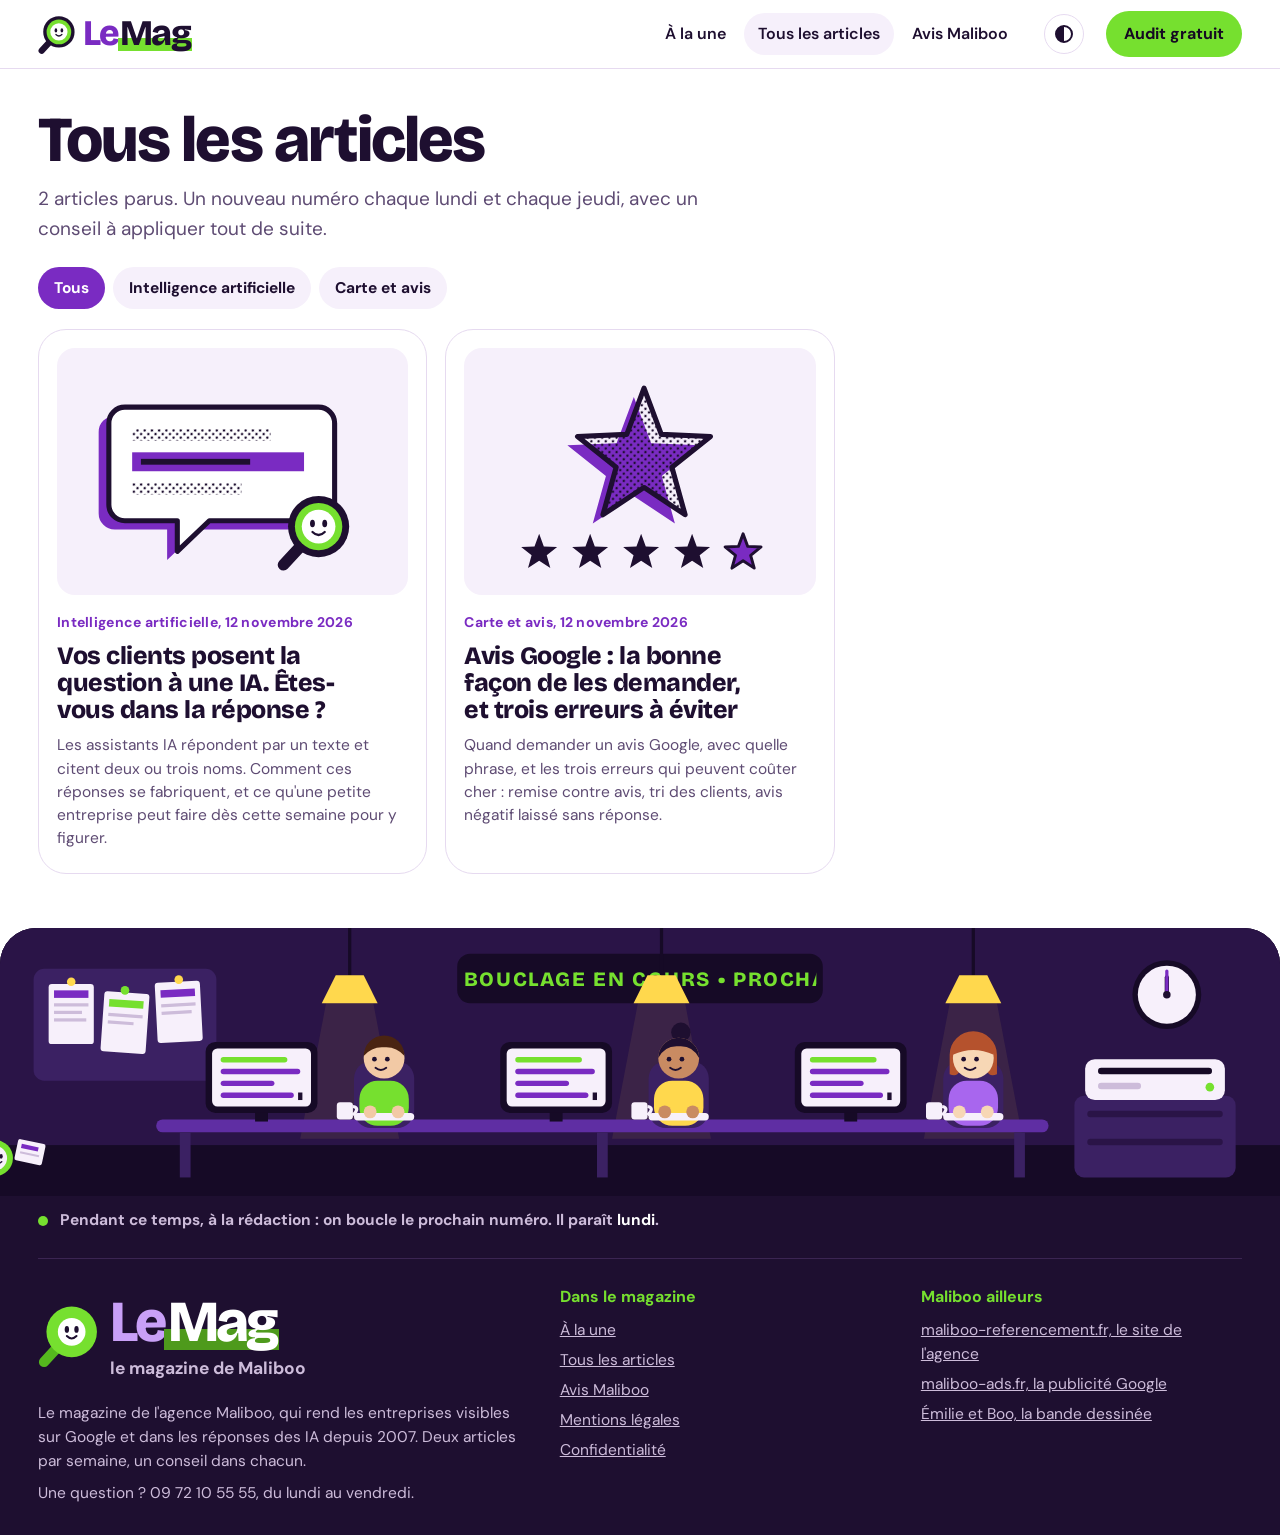
==== docs/articles/index.html @ 9a0b6a11 "Premier numéro du Mag Maliboo : site, générateur et deux articles Co-Authored-By: Claude Fable 5.2 <" ====
<!doctype html><html lang="fr"><head><meta charset="utf-8"><meta name="viewport" content="width=device-width,initial-scale=1,viewport-fit=cover"><meta name="theme-color" content="#7A2BC2"><title>Tous les articles du Mag Maliboo, classés par rubrique</title><meta name="claude:viewport-fit-sides" content="cover"><meta name="description" content="Tous les articles du Mag Maliboo : Google, Google Maps et avis, intelligence artificielle, publicité. Deux nouveaux articles par semaine."><link rel="canonical" href="https://www.referencement-maliboo.com/articles/"><meta property="og:type" content="website"><meta property="og:site_name" content="Le Mag Maliboo"><meta property="og:locale" content="fr_FR"><meta property="og:title" content="Tous les articles du Mag Maliboo, classés par rubrique"><meta property="og:description" content="Tous les articles du Mag Maliboo : Google, Google Maps et avis, intelligence artificielle, publicité. Deux nouveaux articles par semaine."><meta property="og:url" content="https://www.referencement-maliboo.com/articles/"><link rel="alternate" type="application/rss+xml" title="Le Mag Maliboo" href="https://www.referencement-maliboo.com/flux.xml"><link rel="preconnect" href="https://fonts.googleapis.com"><link rel="preconnect" href="https://fonts.gstatic.com" crossorigin><link rel="stylesheet" href="https://fonts.googleapis.com/css2?family=Bricolage+Grotesque:opsz,wght@12..96,500..800&family=DM+Sans:ital,opsz,wght@0,9..40,400..700;1,9..40,400..700&display=swap"><link rel="icon" href="../favicon.svg" type="image/svg+xml"><link rel="stylesheet" href="../assets/mag.css"></head><body><a class="evite" href="#contenu">Aller au contenu</a><div class="lecture" aria-hidden="true"></div><header class="barre"><div class="w"><a class="logo" href="../" aria-label="Le Mag, le magazine de Maliboo : retour à la une"><svg viewBox="-56 -48 108 108" aria-hidden="true"><path class="manche" d="M-22,24 L-46,50" stroke-width="17" stroke-linecap="round" fill="none"/><circle class="anneau" r="42"/><circle class="lentille" r="33"/><circle class="verre" r="23"/><ellipse class="oeil" cx="-8" cy="-4" rx="3.6" ry="5.6" fill="#1E0F30"/><ellipse class="oeil" cx="8" cy="-4" rx="3.6" ry="5.6" fill="#1E0F30"/><path d="M-8,7 q8,8 16,0" stroke="#1E0F30" stroke-width="3.4" fill="none" stroke-linecap="round"/></svg><span aria-hidden="true"><u>Le</u><mark>Mag</mark></span></a><nav aria-label="Rubriques"><a href="../">À la une</a><a href="../articles/" aria-current="page">Tous les articles</a><a href="../avis-maliboo/">Avis Maliboo</a></nav><button class="ed" type="button" data-edition aria-label="Passer du mode clair au mode sombre"><i class="lune" aria-hidden="true"></i></button><a class="cta" href="https://www.maliboo-referencement.fr/agence-seo-resultats-garantis/">Audit gratuit</a></div></header><main id="contenu"><div class="w"><header class="page-tete"><h1>Tous les articles</h1><p>2 articles parus. Un nouveau numéro chaque lundi et chaque jeudi, avec un conseil à appliquer tout de suite.</p></header><div class="filtres" role="group" aria-label="Filtrer par rubrique"><button type="button" data-filtre="tous" aria-pressed="true">Tous</button><button type="button" data-filtre="ia" aria-pressed="false">Intelligence artificielle</button><button type="button" data-filtre="avis" aria-pressed="false">Carte et avis</button></div><div class="grille"><article class="carte c-mini" data-rub="ia"><figure class="vignette"><svg viewBox="0 0 400 300" role="img" aria-label="Illustration : Vos clients posent la question à une IA. Êtes-vous dans la réponse ?"><defs><pattern id="trame" width="7" height="7" patternUnits="userSpaceOnUse" patternTransform="rotate(45)"><circle cx="3.5" cy="3.5" r="1.7" class="tr"/></pattern><pattern id="trame2" width="5" height="5" patternUnits="userSpaceOnUse" patternTransform="rotate(45)"><circle cx="2.5" cy="2.5" r=".9" class="tr"/></pattern></defs><g class="v"><path d="M52,62 h266 a22,22 0 0 1 22,22 v112 a22,22 0 0 1 -22,22 h-150 l-44,42 v-42 h-72 a22,22 0 0 1 -22,-22 v-112 a22,22 0 0 1 22,-22z" class="ver" transform="translate(-14,12)"/></g><path d="M52,62 h266 a22,22 0 0 1 22,22 v112 a22,22 0 0 1 -22,22 h-150 l-44,42 v-42 h-72 a22,22 0 0 1 -22,-22 v-112 a22,22 0 0 1 22,-22z" class="pap"/><path d="M52,62 h266 a22,22 0 0 1 22,22 v112 a22,22 0 0 1 -22,22 h-150 l-44,42 v-42 h-72 a22,22 0 0 1 -22,-22 v-112 a22,22 0 0 1 22,-22z" class="s-enc" stroke-width="7" stroke-linejoin="round"/><rect x="62" y="92" width="190" height="16" fill="url(#trame)"/><g class="v"><rect x="62" y="124" width="236" height="26" class="ver"/></g><rect x="74" y="133" width="150" height="8" class="enc"/><rect x="62" y="166" width="150" height="16" fill="url(#trame)"/><g transform="translate(318,226) scale(1.05)"><path d="M-20,22 L-46,50" class="s-enc" stroke-width="15" stroke-linecap="round"/><circle r="40" class="enc"/><circle r="31" class="ver boo"/><circle r="22" class="pap"/><ellipse cx="-8" cy="-4" rx="3.2" ry="5" class="enc oeil"/><ellipse cx="8" cy="-4" rx="3.2" ry="5" class="enc oeil"/><path d="M-8,7 q8,8 16,0" class="s-enc" stroke-width="3" stroke-linecap="round"/></g></svg></figure><span class="etq">Intelligence artificielle, 12 novembre 2026</span><h3><a href="../vos-clients-posent-la-question-a-une-ia/">Vos clients posent la question à une IA. Êtes-vous dans la réponse ?</a></h3><p>Les assistants IA répondent par un texte et citent deux ou trois noms. Comment ces réponses se fabriquent, et ce qu&#x27;une petite entreprise peut faire dès cette semaine pour y figurer.</p></article><article class="carte c-mini" data-rub="avis"><figure class="vignette"><svg viewBox="0 0 400 300" role="img" aria-label="Illustration : Avis Google : la bonne façon de les demander, et trois erreurs à éviter"><defs><pattern id="trame" width="7" height="7" patternUnits="userSpaceOnUse" patternTransform="rotate(45)"><circle cx="3.5" cy="3.5" r="1.7" class="tr"/></pattern><pattern id="trame2" width="5" height="5" patternUnits="userSpaceOnUse" patternTransform="rotate(45)"><circle cx="2.5" cy="2.5" r=".9" class="tr"/></pattern></defs><g class="v"><polygon points="206.0,36.0 229.7,99.4 297.3,102.3 244.3,144.5 262.4,209.7 206.0,172.3 149.6,209.7 167.7,144.5 114.7,102.3 182.3,99.4" class="ver" transform="translate(-14,12)"/></g><polygon points="206.0,36.0 229.7,99.4 297.3,102.3 244.3,144.5 262.4,209.7 206.0,172.3 149.6,209.7 167.7,144.5 114.7,102.3 182.3,99.4" fill="url(#trame)"/><polygon points="206.0,36.0 229.7,99.4 297.3,102.3 244.3,144.5 262.4,209.7 206.0,172.3 149.6,209.7 167.7,144.5 114.7,102.3 182.3,99.4" class="s-enc" stroke-width="7" stroke-linejoin="round"/><polygon points="62.0,236.0 68.4,253.2 86.7,254.0 72.4,265.4 77.3,283.0 62.0,272.9 46.7,283.0 51.6,265.4 37.3,254.0 55.6,253.2" class="enc"/><polygon points="132.0,236.0 138.4,253.2 156.7,254.0 142.4,265.4 147.3,283.0 132.0,272.9 116.7,283.0 121.6,265.4 107.3,254.0 125.6,253.2" class="enc"/><polygon points="202.0,236.0 208.4,253.2 226.7,254.0 212.4,265.4 217.3,283.0 202.0,272.9 186.7,283.0 191.6,265.4 177.3,254.0 195.6,253.2" class="enc"/><polygon points="272.0,236.0 278.4,253.2 296.7,254.0 282.4,265.4 287.3,283.0 272.0,272.9 256.7,283.0 261.6,265.4 247.3,254.0 265.6,253.2" class="enc"/><g class="v"><polygon points="342.0,236.0 348.4,253.2 366.7,254.0 352.4,265.4 357.3,283.0 342.0,272.9 326.7,283.0 331.6,265.4 317.3,254.0 335.6,253.2" class="ver"/></g><polygon points="342.0,236.0 348.4,253.2 366.7,254.0 352.4,265.4 357.3,283.0 342.0,272.9 326.7,283.0 331.6,265.4 317.3,254.0 335.6,253.2" class="s-enc" stroke-width="4" stroke-linejoin="round"/></svg></figure><span class="etq">Carte et avis, 12 novembre 2026</span><h3><a href="../avis-google-la-bonne-facon-de-les-demander/">Avis Google : la bonne façon de les demander, et trois erreurs à éviter</a></h3><p>Quand demander un avis Google, avec quelle phrase, et les trois erreurs qui peuvent coûter cher : remise contre avis, tri des clients, avis négatif laissé sans réponse.</p></article></div><p class="vide" hidden>Aucun article dans cette rubrique pour le moment.</p></div></main><footer class="pied"><svg class="redac" viewBox="0 0 1200 250" preserveAspectRatio="xMidYMax slice" role="img" aria-label="La rédaction du Mag au travail : trois journalistes tapent leurs articles, l'imprimante sort des pages, Boo court porter une feuille."><defs><clipPath id="ledc"><rect x="436" y="30" width="328" height="34" rx="8"/></clipPath></defs><rect width="1200" height="250" fill="#1E0F30"/><rect width="1200" height="202" fill="#2A1447"/><rect y="202" width="1200" height="48" fill="#160A26"/><rect x="36" y="38" width="170" height="104" rx="10" fill="#3B2163"/><g fill="#F7F0FB"><rect x="50" y="52" width="42" height="56" rx="3"/><rect x="100" y="60" width="42" height="56" rx="3" transform="rotate(4 121 88)"/><rect x="150" y="50" width="42" height="56" rx="3" transform="rotate(-3 171 78)"/></g><g fill="#7A2BC2"><rect x="55" y="58" width="32" height="7"/><rect x="155" y="57" width="32" height="7" transform="rotate(-3 171 78)"/></g><rect x="105" y="67" width="32" height="7" fill="#76E02F" transform="rotate(4 121 88)"/><g fill="#CDBCDA"><rect x="55" y="70" width="32" height="3"/><rect x="55" y="77" width="26" height="3"/><rect x="55" y="84" width="30" height="3"/><rect x="105" y="80" width="32" height="3" transform="rotate(4 121 88)"/><rect x="105" y="87" width="24" height="3" transform="rotate(4 121 88)"/><rect x="155" y="70" width="32" height="3" transform="rotate(-3 171 78)"/><rect x="155" y="77" width="28" height="3" transform="rotate(-3 171 78)"/></g><circle cx="71" cy="50" r="4" fill="#FFD84D"/><circle cx="121" cy="58" r="4" fill="#76E02F"/><circle cx="171" cy="48" r="4" fill="#FFD84D"/><rect x="430" y="24" width="340" height="46" rx="12" fill="#160A26"/><g clip-path="url(#ledc)"><text class="fil-led" data-led x="436" y="54" font-size="19" fill="#76E02F" letter-spacing="1.5">BOUCLAGE EN COURS   •   PROCHAIN NUMÉRO LUNDI ET JEUDI   •   DEUX ARTICLES PAR SEMAINE</text></g><circle cx="1090" cy="62" r="32" fill="#160A26"/><circle cx="1090" cy="62" r="27" fill="#F7F0FB"/><path class="aig aig2" d="M1090,62 V46" stroke="#1E0F30" stroke-width="4" stroke-linecap="round"/><path class="aig" d="M1090,62 V40" stroke="#7A2BC2" stroke-width="3" stroke-linecap="round"/><circle cx="1090" cy="62" r="3.5" fill="#1E0F30"/><g class="lampe l1" style="transform-origin:330px 0px"><path d="M330,0 V44" stroke="#160A26" stroke-width="3"/><path d="M284,196 L308,70 H352 L376,196 Z" fill="#FFD84D" opacity=".08"/><path d="M304,70 L317,44 H343 L356,70 Z" fill="#FFD84D"/></g><g class="lampe l2" style="transform-origin:620px 0px"><path d="M620,0 V44" stroke="#160A26" stroke-width="3"/><path d="M574,196 L598,70 H642 L666,196 Z" fill="#FFD84D" opacity=".08"/><path d="M594,70 L607,44 H633 L646,70 Z" fill="#FFD84D"/></g><g class="lampe l3" style="transform-origin:910px 0px"><path d="M910,0 V44" stroke="#160A26" stroke-width="3"/><path d="M864,196 L888,70 H932 L956,196 Z" fill="#FFD84D" opacity=".08"/><path d="M884,70 L897,44 H923 L936,70 Z" fill="#FFD84D"/></g><rect x="150" y="178" width="830" height="12" rx="6" fill="#5F2EA3"/><g fill="#3B2163"><rect x="172" y="190" width="10" height="42"/><rect x="560" y="190" width="10" height="42"/><rect x="948" y="190" width="10" height="42"/></g><rect x="196" y="106" width="104" height="66" rx="9" fill="#160A26"/><rect x="202" y="112" width="92" height="54" rx="5" fill="#F7F0FB"/><rect class="lg lg1" x="210" y="120" width="62" height="5" rx="2.5" fill="#76E02F" style="animation-delay:0.0s"/><rect class="lg lg2" x="210" y="131" width="74" height="5" rx="2.5" fill="#7A2BC2" style="animation-delay:0.5s"/><rect class="lg lg3" x="210" y="142" width="50" height="5" rx="2.5" fill="#7A2BC2" style="animation-delay:1.0s"/><rect class="lg lg4" x="210" y="153" width="68" height="5" rx="2.5" fill="#7A2BC2" style="animation-delay:1.5s"/><rect class="curseur" x="282" y="153" width="4" height="7" fill="#1E0F30"/><rect x="242" y="172" width="12" height="8" fill="#160A26"/><rect x="334" y="124" width="56" height="62" rx="16" fill="#3B2163"/><rect x="339" y="142" width="46" height="42" rx="17" fill="#76E02F"/><g class="tete t1"><circle cx="362" cy="121" r="19" fill="#F2C9A5"/><path d="M343,119 a19,19 0 0 1 38,0 q-8,-9 -19,-8 q-11,-1 -19,8z" fill="#4A2412"/><circle cx="353" cy="122" r="2.2" fill="#1E0F30"/><circle cx="365" cy="122" r="2.2" fill="#1E0F30"/><path d="M354,130 q5,4 10,0" stroke="#1E0F30" stroke-width="1.8" fill="none" stroke-linecap="round"/></g><rect x="334" y="172" width="56" height="7" rx="3.5" fill="#F7F0FB"/><circle class="main m1" cx="349" cy="171" r="6" fill="#F2C9A5"/><circle class="main m2" cx="375" cy="171" r="6" fill="#F2C9A5"/><rect x="318" y="162" width="15" height="16" rx="3" fill="#F7F0FB"/><path d="M333,166 q7,1 0,8" stroke="#F7F0FB" stroke-width="3" fill="none"/><path class="vap v1" d="M322,158 q-3,-5 0,-9 q3,-4 0,-8" stroke="#CDBCDA" stroke-width="2" fill="none" stroke-linecap="round"/><path class="vap v2" d="M326,158 q-3,-5 0,-9 q3,-4 0,-8" stroke="#CDBCDA" stroke-width="2" fill="none" stroke-linecap="round"/><path class="vap v3" d="M330,158 q-3,-5 0,-9 q3,-4 0,-8" stroke="#CDBCDA" stroke-width="2" fill="none" stroke-linecap="round"/><rect x="470" y="106" width="104" height="66" rx="9" fill="#160A26"/><rect x="476" y="112" width="92" height="54" rx="5" fill="#F7F0FB"/><rect class="lg lg1" x="484" y="120" width="62" height="5" rx="2.5" fill="#76E02F" style="animation-delay:0.7s"/><rect class="lg lg2" x="484" y="131" width="74" height="5" rx="2.5" fill="#7A2BC2" style="animation-delay:1.2s"/><rect class="lg lg3" x="484" y="142" width="50" height="5" rx="2.5" fill="#7A2BC2" style="animation-delay:1.7s"/><rect class="lg lg4" x="484" y="153" width="68" height="5" rx="2.5" fill="#7A2BC2" style="animation-delay:2.2s"/><rect class="curseur" x="556" y="153" width="4" height="7" fill="#1E0F30"/><rect x="516" y="172" width="12" height="8" fill="#160A26"/><rect x="608" y="124" width="56" height="62" rx="16" fill="#3B2163"/><rect x="613" y="142" width="46" height="42" rx="17" fill="#FFD84D"/><g class="tete t2"><circle cx="638" cy="97" r="9" fill="#1E0F30"/><circle cx="636" cy="121" r="19" fill="#C98B62"/><path d="M617,121 a19,19 0 0 1 38,0 q-6,-12 -19,-11 q-13,-1 -19,11z" fill="#1E0F30"/><circle cx="627" cy="122" r="2.2" fill="#1E0F30"/><circle cx="639" cy="122" r="2.2" fill="#1E0F30"/><path d="M628,130 q5,4 10,0" stroke="#1E0F30" stroke-width="1.8" fill="none" stroke-linecap="round"/></g><rect x="608" y="172" width="56" height="7" rx="3.5" fill="#F7F0FB"/><circle class="main m3" cx="623" cy="171" r="6" fill="#C98B62"/><circle class="main m4" cx="649" cy="171" r="6" fill="#C98B62"/><rect x="592" y="162" width="15" height="16" rx="3" fill="#F7F0FB"/><path d="M607,166 q7,1 0,8" stroke="#F7F0FB" stroke-width="3" fill="none"/><path class="vap v1" d="M596,158 q-3,-5 0,-9 q3,-4 0,-8" stroke="#CDBCDA" stroke-width="2" fill="none" stroke-linecap="round"/><path class="vap v2" d="M600,158 q-3,-5 0,-9 q3,-4 0,-8" stroke="#CDBCDA" stroke-width="2" fill="none" stroke-linecap="round"/><path class="vap v3" d="M604,158 q-3,-5 0,-9 q3,-4 0,-8" stroke="#CDBCDA" stroke-width="2" fill="none" stroke-linecap="round"/><rect x="744" y="106" width="104" height="66" rx="9" fill="#160A26"/><rect x="750" y="112" width="92" height="54" rx="5" fill="#F7F0FB"/><rect class="lg lg1" x="758" y="120" width="62" height="5" rx="2.5" fill="#76E02F" style="animation-delay:1.4s"/><rect class="lg lg2" x="758" y="131" width="74" height="5" rx="2.5" fill="#7A2BC2" style="animation-delay:1.9s"/><rect class="lg lg3" x="758" y="142" width="50" height="5" rx="2.5" fill="#7A2BC2" style="animation-delay:2.4s"/><rect class="lg lg4" x="758" y="153" width="68" height="5" rx="2.5" fill="#7A2BC2" style="animation-delay:2.9s"/><rect class="curseur" x="830" y="153" width="4" height="7" fill="#1E0F30"/><rect x="790" y="172" width="12" height="8" fill="#160A26"/><rect x="882" y="124" width="56" height="62" rx="16" fill="#3B2163"/><rect x="887" y="142" width="46" height="42" rx="17" fill="#A866EE"/><g class="tete t3"><path d="M888,136 v-18 a22,22 0 0 1 44,0 v18 q-7,3 -9,-3 h-26 q-2,6 -9,3z" fill="#B5522D"/><circle cx="910" cy="121" r="19" fill="#F7D7B5"/><path d="M891,118 a19,19 0 0 1 38,0 q-19,-9 -38,0z" fill="#B5522D"/><circle cx="901" cy="122" r="2.2" fill="#1E0F30"/><circle cx="913" cy="122" r="2.2" fill="#1E0F30"/><path d="M902,130 q5,4 10,0" stroke="#1E0F30" stroke-width="1.8" fill="none" stroke-linecap="round"/></g><rect x="882" y="172" width="56" height="7" rx="3.5" fill="#F7F0FB"/><circle class="main m5" cx="897" cy="171" r="6" fill="#F7D7B5"/><circle class="main m6" cx="923" cy="171" r="6" fill="#F7D7B5"/><rect x="866" y="162" width="15" height="16" rx="3" fill="#F7F0FB"/><path d="M881,166 q7,1 0,8" stroke="#F7F0FB" stroke-width="3" fill="none"/><path class="vap v1" d="M870,158 q-3,-5 0,-9 q3,-4 0,-8" stroke="#CDBCDA" stroke-width="2" fill="none" stroke-linecap="round"/><path class="vap v2" d="M874,158 q-3,-5 0,-9 q3,-4 0,-8" stroke="#CDBCDA" stroke-width="2" fill="none" stroke-linecap="round"/><path class="vap v3" d="M878,158 q-3,-5 0,-9 q3,-4 0,-8" stroke="#CDBCDA" stroke-width="2" fill="none" stroke-linecap="round"/><rect x="1004" y="156" width="150" height="76" rx="9" fill="#3B2163"/><rect x="1016" y="170" width="126" height="6" rx="3" fill="#2A1447"/><rect x="1016" y="196" width="126" height="6" rx="3" fill="#2A1447"/><g class="feuille f1"><rect x="1048" y="96" width="56" height="40" rx="3" fill="#F7F0FB"/><rect x="1054" y="103" width="34" height="6" fill="#7A2BC2"/><rect x="1054" y="114" width="44" height="3" fill="#CDBCDA"/><rect x="1054" y="121" width="38" height="3" fill="#CDBCDA"/></g><g class="feuille f2"><rect x="1048" y="96" width="56" height="40" rx="3" fill="#F7F0FB"/><rect x="1054" y="103" width="34" height="6" fill="#7A2BC2"/><rect x="1054" y="114" width="44" height="3" fill="#CDBCDA"/><rect x="1054" y="121" width="38" height="3" fill="#CDBCDA"/></g><g class="feuille f3"><rect x="1048" y="96" width="56" height="40" rx="3" fill="#F7F0FB"/><rect x="1054" y="103" width="34" height="6" fill="#7A2BC2"/><rect x="1054" y="114" width="44" height="3" fill="#CDBCDA"/><rect x="1054" y="121" width="38" height="3" fill="#CDBCDA"/></g><rect x="1014" y="122" width="130" height="38" rx="9" fill="#F7F0FB"/><rect x="1026" y="130" width="106" height="6" rx="3" fill="#160A26"/><circle class="del" cx="1130" cy="148" r="4" fill="#76E02F"/><rect x="1026" y="144" width="40" height="6" rx="3" fill="#CDBCDA"/><g class="coursier"><g><g transform="translate(0,214) scale(.42)"><path d="M-20,22 L-46,50" stroke="#55B81E" stroke-width="15" stroke-linecap="round"/><circle r="40" fill="#76E02F"/><circle r="27" fill="#F7F0FB"/><ellipse cx="-2" cy="-4" rx="3.4" ry="5.2" fill="#1E0F30"/><ellipse cx="14" cy="-4" rx="3.4" ry="5.2" fill="#1E0F30"/><path d="M-1,8 q8,7 16,0" stroke="#1E0F30" stroke-width="3.4" fill="none" stroke-linecap="round"/></g><g transform="translate(22,196) rotate(12)"><rect width="26" height="20" rx="2" fill="#F7F0FB"/><rect x="4" y="4" width="16" height="4" fill="#7A2BC2"/><rect x="4" y="11" width="18" height="2" fill="#CDBCDA"/></g></g></g></svg><div class="w"><p class="legende"><i aria-hidden="true"></i><span>Pendant ce temps, à la rédaction : on boucle le prochain numéro. Il paraît <b data-prochain>lundi et jeudi</b>.</span></p><div class="g"><div><a class="logo grand" href="../" aria-label="Le Mag, le magazine de Maliboo : retour à la une"><svg viewBox="-56 -48 108 108" aria-hidden="true"><path class="manche" d="M-22,24 L-46,50" stroke-width="17" stroke-linecap="round" fill="none"/><circle class="anneau" r="42"/><circle class="lentille" r="33"/><circle class="verre" r="23"/><ellipse class="oeil" cx="-8" cy="-4" rx="3.6" ry="5.6" fill="#1E0F30"/><ellipse class="oeil" cx="8" cy="-4" rx="3.6" ry="5.6" fill="#1E0F30"/><path d="M-8,7 q8,8 16,0" stroke="#1E0F30" stroke-width="3.4" fill="none" stroke-linecap="round"/></svg><span aria-hidden="true"><u>Le</u><mark>Mag</mark><small>le magazine de Maliboo</small></span></a><p style="margin-top:20px">Le magazine de l'agence Maliboo, qui rend les entreprises visibles sur Google et dans les réponses des IA depuis 2007. Deux articles par semaine, un conseil dans chacun.</p><p style="margin-top:8px">Une question ? 09 72 10 55 55, du lundi au vendredi.</p></div><div><h3>Dans le magazine</h3><ul><li><a href="../">À la une</a></li><li><a href="../articles/">Tous les articles</a></li><li><a href="../avis-maliboo/">Avis Maliboo</a></li><li><a href="../mentions-legales/">Mentions légales</a></li><li><a href="../confidentialite/">Confidentialité</a></li></ul></div><div><h3>Maliboo ailleurs</h3><ul><li><a href="https://www.maliboo-referencement.fr/">maliboo-referencement.fr, le site de l'agence</a></li><li><a href="https://maliboo-ads.fr/">maliboo-ads.fr, la publicité Google</a></li><li><a href="https://referencement-maliboo.fr/">Émilie et Boo, la bande dessinée</a></li></ul></div></div></div></footer><script defer src="../assets/mag.js"></script></body></html>
---- docs/assets/mag.css ----
:root{--fond:#FFFFFF;--fond-2:#F6F0FB;--encre:#1E0F30;--mu:#5E4B73;--violet:#7A2BC2;--violet-f:#4E1590;--vert:#76E02F;--vert-f:#2F7D0C;--jaune:#FFD84D;--ligne:#E6DAF0;--carte:#FFFFFF;
 --titre:"Bricolage Grotesque","Trebuchet MS",system-ui,sans-serif;--texte:"DM Sans",system-ui,-apple-system,"Segoe UI",sans-serif}
@media (prefers-color-scheme:dark){:root:not([data-theme="light"]){--fond:#150A22;--fond-2:#21103A;--encre:#F7F0FB;--mu:#C9B8D9;--violet:#A866EE;--violet-f:#4E1590;--vert-f:#8DEB4E;--ligne:#3B2552;--carte:#21103A;color-scheme:dark}}
:root[data-theme="dark"]{--fond:#150A22;--fond-2:#21103A;--encre:#F7F0FB;--mu:#C9B8D9;--violet:#A866EE;--violet-f:#4E1590;--vert-f:#8DEB4E;--ligne:#3B2552;--carte:#21103A;color-scheme:dark}
*,*::before,*::after{box-sizing:border-box}
html{-webkit-text-size-adjust:100%;scroll-behavior:smooth}
body{margin:0;background:var(--fond);color:var(--encre);font:400 18px/1.6 var(--texte);-webkit-font-smoothing:antialiased;overflow-x:hidden}
a{color:inherit}
:focus-visible{outline:3px solid var(--vert);outline-offset:3px;border-radius:8px}
img,svg{max-width:100%;display:block}
h1,h2,h3,p,ul,ol,figure{margin:0}ul,ol{padding:0;list-style:none}
button{font:inherit;color:inherit;background:none;border:0;padding:0;cursor:pointer}
.w{max-width:1240px;margin-inline:auto;padding-left:max(18px,env(safe-area-inset-left,0px));padding-right:max(18px,env(safe-area-inset-right,0px))}
.lecture{position:fixed;top:0;left:0;height:4px;width:100%;background:var(--vert);transform-origin:left;transform:scaleX(0);z-index:60}

/* barre du haut */
.barre{position:sticky;top:env(safe-area-inset-top,0px);z-index:40;background:color-mix(in srgb,var(--fond) 86%,transparent);backdrop-filter:blur(14px);-webkit-backdrop-filter:blur(14px);border-bottom:1px solid var(--ligne)}
.barre .w{display:flex;align-items:center;gap:10px 22px;padding-block:10px;flex-wrap:wrap}
.logo{display:flex;align-items:center;gap:10px;text-decoration:none;font:800 25px/1 var(--titre);letter-spacing:-.02em}
.logo svg{width:40px;height:40px}
.logo small{font:600 13px/1 var(--texte);color:var(--mu);display:block;margin-top:3px;letter-spacing:0}
.barre nav{display:flex;gap:4px;margin-left:auto;flex-wrap:wrap}
.barre nav a{text-decoration:none;font-weight:600;font-size:16px;padding:8px 14px;border-radius:999px}
.barre nav a:hover,.barre nav a[aria-current]{background:var(--fond-2)}
.barre .ed{width:40px;height:40px;border-radius:50%;border:1px solid var(--ligne);display:grid;place-items:center}
.lune{width:18px;height:18px;border-radius:50%;border:2px solid var(--encre);background:linear-gradient(90deg,var(--encre) 50%,transparent 50%);display:block}
.cta{font-weight:700;font-size:16px;text-decoration:none;padding:10px 18px;border-radius:999px;background:var(--vert);color:#150A22;transition:transform .2s}
.cta:hover{transform:translateY(-2px)}

/* couverture */
.couv{position:relative;overflow:hidden;border-radius:36px;margin-top:22px;padding:clamp(26px,4.5vw,60px);color:#fff;background:linear-gradient(135deg,#3F1078 0%,#7A2BC2 55%,#A04EE6 100%);display:grid;grid-template-columns:minmax(0,1.25fr) minmax(0,.9fr);gap:30px 44px;align-items:center}
.couv .bulle{position:absolute;border-radius:50%;pointer-events:none;animation:flotte 9s ease-in-out infinite}
.couv .b1{width:260px;height:260px;right:-70px;top:-90px;background:var(--vert);opacity:.9}
.couv .b2{width:150px;height:150px;left:42%;bottom:-70px;background:var(--jaune);animation-delay:-3s}
.couv .b3{width:90px;height:90px;left:-30px;top:38%;background:#fff;opacity:.16;animation-delay:-5s}
@keyframes flotte{0%,100%{transform:translate(0,0)}50%{transform:translate(14px,-22px)}}
.couv>div,.couv>figure{position:relative;z-index:1;min-width:0}
.puce{display:inline-flex;align-items:center;gap:8px;font-weight:700;font-size:15px;padding:7px 14px;border-radius:999px;background:#fff;color:#4E1590;text-decoration:none}
.puce::before{content:"";width:9px;height:9px;border-radius:50%;background:var(--vert)}
.couv h1{font:800 clamp(36px,5vw,70px)/1.02 var(--titre);letter-spacing:-.03em;margin:18px 0 16px;text-wrap:balance}
.couv h1 a{text-decoration:none}
.couv .chapeau{font-size:clamp(18px,1.6vw,21px);line-height:1.5;opacity:.92;max-width:34em}
.couv .actions{display:flex;gap:12px 18px;flex-wrap:wrap;align-items:center;margin-top:24px}
.bouton{display:inline-flex;align-items:center;gap:10px;font-weight:700;font-size:17px;text-decoration:none;padding:14px 24px;border-radius:999px;background:var(--vert);color:#150A22;transition:transform .2s,box-shadow .2s}
.bouton:hover{transform:translateY(-3px);box-shadow:0 12px 26px rgba(20,5,40,.28)}
.bouton i{width:22px;height:22px;border-radius:50%;background:#150A22;position:relative;flex:none}
.bouton i::after{content:"";position:absolute;left:8px;top:6.5px;border-left:7px solid var(--vert);border-top:4.5px solid transparent;border-bottom:4.5px solid transparent}
.temps{font-size:15px;opacity:.85}
.vignette{background:#fff;border-radius:28px;padding:18px;transform:rotate(3deg);box-shadow:0 26px 60px rgba(20,5,40,.35);transition:transform .5s cubic-bezier(.2,.8,.2,1)}
.couv:hover .vignette{transform:rotate(0) scale(1.02)}
.vignette svg{width:100%;height:auto}
.enc{fill:#1E0F30}.ver{fill:#7A2BC2}.boo{fill:#76E02F}.pap{fill:#fff}.tr{fill:#1E0F30}
.s-enc{stroke:#1E0F30;fill:none}.s-ver{stroke:#7A2BC2;fill:none}
.oeil{transform-box:fill-box;transform-origin:center;animation:cligne 6s infinite}
@keyframes cligne{0%,94%,100%{transform:scaleY(1)}97%{transform:scaleY(.1)}}

/* bandeau de conseils */
.defile{margin:26px 0 6px;overflow:hidden;display:flex;-webkit-mask-image:linear-gradient(90deg,transparent,#000 6%,#000 94%,transparent);mask-image:linear-gradient(90deg,transparent,#000 6%,#000 94%,transparent)}
.defile .bande{display:flex;flex:none;animation:defile 55s linear infinite}
.defile:hover .bande,.defile.pause .bande{animation-play-state:paused}
.defile span{flex:none;margin-right:12px;padding:9px 18px;border-radius:999px;background:var(--fond-2);font-weight:600;font-size:15.5px;white-space:nowrap}
.defile span:nth-child(3n+1){background:var(--vert);color:#150A22}
.defile span:nth-child(3n+2){background:var(--jaune);color:#150A22}
@keyframes defile{to{transform:translateX(-50%)}}

/* cartes */
.entete{display:flex;align-items:baseline;justify-content:space-between;gap:12px;margin:38px 0 16px}
.entete h2{font:800 clamp(28px,3.2vw,40px)/1.05 var(--titre);letter-spacing:-.025em}
.entete a{font-weight:700;color:var(--violet)}
.bento{display:grid;grid-template-columns:repeat(6,minmax(0,1fr));gap:18px}
.carte{border-radius:28px;padding:26px;min-width:0;position:relative;overflow:hidden;border:1px solid var(--ligne);background:var(--carte);transition:transform .35s cubic-bezier(.2,.8,.2,1),box-shadow .35s,opacity .7s}
.carte:hover{transform:translateY(-6px);box-shadow:0 22px 44px rgba(60,20,110,.16)}
.js .carte.attend{opacity:0;transform:translateY(34px)}
.carte h3{font:800 clamp(24px,2.3vw,31px)/1.08 var(--titre);letter-spacing:-.02em;text-wrap:balance}
.carte h3 a{text-decoration:none}
.carte h3 a::after{content:"";position:absolute;inset:0}
.carte p{font-size:16.5px;line-height:1.5}
.etq{font-weight:700;font-size:14px;letter-spacing:.02em;color:var(--violet);margin-bottom:10px;display:block}
.c-art{grid-column:span 4;display:grid;grid-template-columns:minmax(0,1fr) minmax(0,.8fr);gap:22px;align-items:center;background:var(--fond-2);border-color:transparent}
.c-art .vignette{transform:rotate(-2.5deg);box-shadow:0 14px 30px rgba(60,20,110,.18);padding:12px;border-radius:22px}
.c-art:hover .vignette{transform:rotate(0)}
.c-art p{margin-top:10px;color:var(--mu)}
.c-art .lien{display:inline-block;margin-top:14px;font-weight:700;color:var(--violet)}
.c-conseil{grid-column:span 2;background:var(--jaune);color:#150A22;border-color:transparent}
.c-conseil .etq{color:#150A22}
.c-conseil ol{counter-reset:e;margin-top:12px;display:grid;gap:9px}
.c-conseil li{counter-increment:e;display:grid;grid-template-columns:28px 1fr;gap:8px;font-size:16px;line-height:1.4}
.c-conseil li::before{content:counter(e);width:26px;height:26px;border-radius:50%;background:#150A22;color:var(--jaune);font:800 14px/26px var(--titre);text-align:center}
.c-conseil button{margin-top:16px;font-weight:700;font-size:15.5px;padding:10px 16px;border-radius:999px;background:#150A22;color:#fff;position:relative;z-index:2}
.c-conseil .ok{display:block;font-size:14.5px;margin-top:8px;font-weight:600}
.c-conseil.decoupe{animation:tamponne .5s cubic-bezier(.2,.8,.2,1)}
@keyframes tamponne{40%{transform:scale(.97) rotate(-1deg)}100%{transform:none}}
.c-mot{grid-column:span 2}
.c-mot dfn{font:800 44px/1 var(--titre);font-style:normal;letter-spacing:-.03em;display:block;margin-bottom:8px;color:var(--violet)}
.c-mot p{color:var(--mu)}
.c-avis{grid-column:span 2;background:#1E0F30;color:#fff;border-color:transparent}
.c-avis .etq{color:var(--vert)}
.c-avis .gros{display:flex;align-items:flex-end;gap:10px;margin-bottom:8px}
.c-avis .gros b{font:800 76px/.85 var(--titre);letter-spacing:-.04em}
.c-avis .gros span{font-weight:600;opacity:.8;padding-bottom:4px}
.c-avis q{quotes:"«\00a0" "\00a0»";display:block;font-size:16.5px;line-height:1.5;margin-top:12px}
.c-avis cite{display:block;font-style:normal;font-weight:700;font-size:14.5px;margin-top:8px;opacity:.85}
.c-avis .lien{display:inline-block;margin-top:14px;font-weight:700;color:var(--vert);position:relative;z-index:2}
.etoiles{display:flex;gap:3px}.etoiles svg{width:22px;height:22px}
.etoiles .ver{fill:#FFD84D}.etoiles .s-enc{stroke:none}
.c-annonce{grid-column:span 2;background:linear-gradient(140deg,#7A2BC2,#4E1590);color:#fff;border-color:transparent}
.c-annonce .etq{color:var(--vert)}
.c-annonce p{margin-top:10px;opacity:.92}
.c-annonce .bouton{margin-top:18px;font-size:16px;padding:12px 20px;position:relative;z-index:2}
.c-annonce .tel{display:block;margin-top:12px;font-weight:700}

/* article */
.art-tete{max-width:900px;margin:34px auto 0;text-align:center}
.art-tete .puce{background:var(--fond-2);color:var(--violet)}
.art-tete h1{font:800 clamp(34px,5vw,64px)/1.04 var(--titre);letter-spacing:-.03em;margin:18px 0 16px;text-wrap:balance}
.art-tete .chapeau{font-size:clamp(19px,1.8vw,22px);line-height:1.5;color:var(--mu);max-width:36em;margin-inline:auto}
.art-tete .meta{margin-top:16px;font-size:15px;color:var(--mu);font-weight:600}
.art-couv{margin:30px auto 0;max-width:1000px;border-radius:36px;background:linear-gradient(135deg,#3F1078,#7A2BC2 60%,#A04EE6);padding:clamp(22px,4vw,44px);display:grid;place-items:center;position:relative;overflow:hidden}
.art-couv .vignette{max-width:460px;width:100%;transform:rotate(-2deg)}
.art-couv .bulle{position:absolute;border-radius:50%;animation:flotte 9s ease-in-out infinite}
.art-couv .b1{width:200px;height:200px;right:-60px;top:-70px;background:var(--vert)}
.art-couv .b2{width:120px;height:120px;left:-40px;bottom:-40px;background:var(--jaune);animation-delay:-4s}
.texte{max-width:700px;margin:38px auto 0;font-size:19.5px;line-height:1.7}
.texte>p{margin-top:1em}
.texte>p:first-child{font-size:1.12em;font-weight:500}
.texte h2{font:800 clamp(26px,2.8vw,34px)/1.12 var(--titre);letter-spacing:-.02em;margin-top:1.7em;text-wrap:balance}
.texte ul.pts{margin-top:1em;display:grid;gap:10px}
.texte ul.pts li{display:grid;grid-template-columns:26px 1fr;gap:10px;padding:14px 16px;border-radius:16px;background:var(--fond-2);font-size:18px;line-height:1.45}
.texte ul.pts li::before{content:"";width:22px;height:22px;border-radius:50%;background:var(--vert);margin-top:2px;box-shadow:inset 0 0 0 6px var(--fond-2),inset 0 0 0 22px #2F7D0C}
.bref{max-width:700px;margin:34px auto 0;border-radius:24px;border:2px solid var(--violet);padding:22px 24px}
.bref h3{font:800 24px/1 var(--titre);margin-bottom:10px;color:var(--violet)}
.bref li{padding:8px 0 8px 30px;position:relative;font-weight:500}
.bref li::before{content:"";position:absolute;left:0;top:.62em;width:16px;height:9px;border-left:3.5px solid var(--vert-f);border-bottom:3.5px solid var(--vert-f);transform:rotate(-45deg)}
.apres{max-width:1000px;margin:38px auto 0}
.apres .bento{grid-template-columns:repeat(4,minmax(0,1fr))}
.apres .c-conseil,.apres .c-mot,.apres .c-annonce,.apres .c-art{grid-column:span 2}
.apres .c-art{grid-template-columns:1fr}

/* avis */
.avis-couv{border-radius:36px;margin-top:22px;padding:clamp(26px,4.5vw,56px);color:#fff;background:linear-gradient(135deg,#1E0F30,#4E1590);display:grid;grid-template-columns:minmax(0,1.4fr) minmax(0,1fr);gap:28px 44px;align-items:center;position:relative;overflow:hidden}
.avis-couv h1{font:800 clamp(34px,4.8vw,64px)/1.04 var(--titre);letter-spacing:-.03em;margin:16px 0 14px;text-wrap:balance}
.avis-couv p{font-size:19px;line-height:1.5;opacity:.92}
.score{background:#fff;color:#1E0F30;border-radius:28px;padding:24px;text-align:center;transform:rotate(2deg)}
.score b{font:800 clamp(86px,10vw,124px)/.85 var(--titre);letter-spacing:-.05em;display:block}
.score .etoiles{justify-content:center;margin:12px 0 8px}.score .etoiles svg{width:30px;height:30px}
.score p{font-size:15.5px;color:#5E4B73;opacity:1}
.mur{columns:3 300px;column-gap:18px;margin-top:22px}
.mur .carte{break-inside:avoid;margin-bottom:18px;display:inline-block;width:100%}
.mur .carte:nth-child(3n+2){background:var(--fond-2);border-color:transparent}
.mur q{quotes:"«\00a0" "\00a0»";display:block;font-size:16.5px;line-height:1.55;margin-top:10px}
.mur cite{display:flex;align-items:center;gap:10px;font-style:normal;font-weight:700;font-size:15px;margin-top:14px}
.mur cite i{width:36px;height:36px;border-radius:50%;background:var(--violet);color:#fff;font:800 16px/36px var(--titre);text-align:center;font-style:normal;flex:none}
.prose{max-width:760px;margin:10px auto 0;font-size:19px;line-height:1.65}
.prose h2{font:800 clamp(26px,2.8vw,34px)/1.12 var(--titre);letter-spacing:-.02em;margin-top:1.6em;text-wrap:balance}
.prose p{margin-top:.8em}
.qr{border-radius:18px;background:var(--fond-2);margin-top:10px;padding:0 20px}
.qr summary{font:700 19px/1.3 var(--titre);padding:16px 34px 16px 0;cursor:pointer;list-style:none;position:relative}
.qr summary::-webkit-details-marker{display:none}
.qr summary::after{content:"+";position:absolute;right:0;top:11px;width:30px;height:30px;border-radius:50%;background:var(--violet);color:#fff;font:700 22px/29px var(--texte);text-align:center;transition:transform .25s}
.qr[open] summary::after{transform:rotate(45deg)}
.qr p{margin:0;padding-bottom:18px;font-size:17.5px}

.plein{grid-column:1/-1!important;text-align:center}
.plein .bouton{margin-inline:auto}
/* pied */
.pied{margin-top:54px;background:#1E0F30;color:#F7F0FB;border-radius:36px 36px 0 0;padding-block:38px 30px}
.pied .g{display:grid;grid-template-columns:minmax(0,1.5fr) minmax(0,1fr) minmax(0,1fr);gap:24px 40px}
.pied .logo{color:#fff}.pied .logo small{color:#CDBCDA}
.pied p,.pied li{font-size:15.5px;line-height:1.55;color:#CDBCDA}
.pied h3{font:700 16px/1 var(--texte);color:var(--vert);margin-bottom:10px}
.pied li{padding:3px 0}

@media (max-width:980px){
 .couv,.avis-couv{grid-template-columns:1fr}
 .couv .vignette{max-width:420px}
 .bento{grid-template-columns:repeat(2,minmax(0,1fr))}
 .c-art{grid-column:1/-1}.c-conseil,.c-mot,.c-avis,.c-annonce{grid-column:span 1}
 .pied .g{grid-template-columns:1fr 1fr}.pied .g>*:first-child{grid-column:1/-1}
 .barre nav{order:3;width:100%;margin-left:0}
 .barre .ed{margin-left:auto}
}
@media (max-width:640px){
 body{font-size:17px}
 .couv,.avis-couv,.art-couv{border-radius:26px}
 .bento,.apres .bento{grid-template-columns:1fr}
 .c-art,.c-conseil,.c-mot,.c-avis,.c-annonce,.apres .c-conseil,.apres .c-mot,.apres .c-annonce,.apres .c-art{grid-column:1/-1}
 .c-art{grid-template-columns:1fr}.c-art .vignette{max-width:240px;order:-1}
 .texte{font-size:18.5px}
 .pied .g{grid-template-columns:1fr}
 .cta{display:none}
}
@media (prefers-reduced-motion:reduce){.couv .bulle,.art-couv .bulle,.defile .bande,.oeil{animation:none}.carte,.vignette,.bouton,.cta{transition:none}.js .carte.attend{opacity:1;transform:none}html{scroll-behavior:auto}}

[hidden]{display:none!important}
.evite{position:absolute;left:-999px;top:8px;background:#1E0F30;color:#fff;padding:8px 14px;z-index:99;border-radius:8px}
.evite:focus{left:8px}
.prose.legal{margin-top:34px}
.prose.legal h1{font:800 clamp(34px,4.6vw,56px)/1.05 var(--titre);letter-spacing:-.03em}
/* ---------- logo : Boo en vedette ---------- */
.logo{display:inline-flex;align-items:center;gap:.12em;white-space:nowrap;text-decoration:none;font:800 36px/1 var(--titre);letter-spacing:-.05em;color:var(--encre);padding:4px 0}
.logo svg{width:1.12em;height:1.12em;flex:none;overflow:visible;transform-origin:60% 60%;animation:penche 3.5s ease-in-out infinite alternate}
.logo .anneau{fill:#1E0F30}.logo .manche{stroke:#1E0F30}.logo .verre{fill:#fff}.logo .lentille{fill:#76E02F}
.logo u{text-decoration:none;color:#7A2BC2}
.logo mark{color:inherit;background:linear-gradient(transparent 60%,#76E02F 60% 90%,transparent 90%);padding:0 .06em}
.logo small{display:block;font:700 .3em/1 var(--texte);letter-spacing:0;color:#CDBCDA;margin-top:.5em}
.logo:hover svg{animation-duration:.6s}
:root[data-theme="dark"] .logo u{color:#C9A0F7}
:root[data-theme="dark"] .logo mark{background:linear-gradient(transparent 60%,#4E9A1C 60% 90%,transparent 90%)}
:root[data-theme="dark"] .logo .anneau{fill:#76E02F}:root[data-theme="dark"] .logo .manche{stroke:#55B81E}:root[data-theme="dark"] .logo .lentille{fill:#76E02F}
@media (prefers-color-scheme:dark){:root:not([data-theme="light"]) .logo u{color:#C9A0F7}
 :root:not([data-theme="light"]) .logo mark{background:linear-gradient(transparent 60%,#4E9A1C 60% 90%,transparent 90%)}
 :root:not([data-theme="light"]) .logo .anneau{fill:#76E02F}:root:not([data-theme="light"]) .logo .manche{stroke:#55B81E}}
.logo.grand{font-size:58px;color:#fff}
.logo.grand u{color:#C9A0F7}.logo.grand mark{background:linear-gradient(transparent 60%,#4E9A1C 60% 90%,transparent 90%)}
.logo.grand .anneau{fill:#76E02F}.logo.grand .manche{stroke:#55B81E}
@keyframes penche{0%{transform:rotate(-8deg)}100%{transform:rotate(8deg)}}

/* ---------- articles : cartes et page de tous les articles ---------- */
.grille{display:grid;grid-template-columns:repeat(auto-fill,minmax(290px,1fr));gap:18px}
.c-mini{display:grid;gap:10px;align-content:start;padding:18px 18px 22px}
.c-mini .vignette{transform:none;box-shadow:none;background:var(--fond-2);padding:14px 30px;border-radius:18px;margin-bottom:6px;transition:transform .35s}
.c-mini:hover .vignette{transform:scale(1.03)}
.c-mini .etq{margin:0}
.c-mini h3{font-size:clamp(21px,2vw,25px)}
.c-mini p{color:var(--mu);font-size:15.5px}
.filtres{display:flex;gap:8px;flex-wrap:wrap;margin:22px 0 20px}
.filtres button{font-weight:700;font-size:15.5px;padding:9px 16px;border-radius:999px;background:var(--fond-2);transition:background .2s,color .2s}
.filtres button[aria-pressed="true"]{background:var(--violet);color:#fff}
.page-tete{margin:38px 0 6px}
.page-tete h1{font:800 clamp(36px,5vw,64px)/1.04 var(--titre);letter-spacing:-.03em}
.page-tete p{color:var(--mu);font-size:19px;margin-top:10px;max-width:38em}
.vide{color:var(--mu);padding:20px 0}

/* ---------- pied : la rédaction au travail ---------- */
.pied{padding-block:0 30px;overflow:hidden}
.redac{display:block;width:100%;height:clamp(190px,21vw,270px)}
.pied .legende{font:700 15.5px/1.4 var(--texte);color:#CDBCDA;padding:14px 0 26px;border-bottom:1px solid #3B2552;margin-bottom:30px;display:flex;gap:8px 12px;align-items:center;flex-wrap:wrap}
.pied .legende i{width:10px;height:10px;border-radius:50%;background:#76E02F;animation:voyant 1.4s ease-in-out infinite;flex:none}
.pied .legende b{color:#fff}
@keyframes voyant{50%{opacity:.25}}
.redac .lampe{transform-box:view-box;animation:balance 5s ease-in-out infinite alternate}
.redac .l2{animation-delay:-1.6s}.redac .l3{animation-delay:-3.1s}
@keyframes balance{0%{transform:rotate(-2.2deg)}100%{transform:rotate(2.2deg)}}
.redac .lg{transform-box:fill-box;transform-origin:left center;animation:ecrit 3.6s steps(14,end) infinite}
.redac .lg2{animation-delay:.5s}.redac .lg3{animation-delay:1s}.redac .lg4{animation-delay:1.5s}
@keyframes ecrit{0%{transform:scaleX(0)}55%,100%{transform:scaleX(1)}}
.redac .curseur{animation:voyant .8s steps(1) infinite}
.redac .main{transform-box:fill-box;animation:tape .32s ease-in-out infinite alternate}
.redac .m2{animation-delay:-.16s}.redac .m3{animation-duration:.26s}.redac .m4{animation-duration:.26s;animation-delay:-.13s}.redac .m5{animation-duration:.4s}.redac .m6{animation-duration:.4s;animation-delay:-.2s}
@keyframes tape{0%{transform:translateY(0)}100%{transform:translateY(-5px)}}
.redac .tete{transform-box:fill-box;transform-origin:50% 100%;animation:hoche 3.2s ease-in-out infinite alternate}
.redac .t2{animation-delay:-1.1s}.redac .t3{animation-delay:-2.2s}
@keyframes hoche{0%{transform:rotate(-3deg)}100%{transform:rotate(3deg)}}
.redac .vap{animation:vapeur 2.6s ease-in infinite;opacity:0}
.redac .v2{animation-delay:.9s}.redac .v3{animation-delay:1.7s}
@keyframes vapeur{0%{transform:translateY(0);opacity:0}25%{opacity:.7}100%{transform:translateY(-22px);opacity:0}}
.redac .feuille{transform-box:fill-box;transform-origin:center;animation:envol 4.5s ease-out infinite;opacity:0}
.redac .f2{animation-delay:1.5s}.redac .f3{animation-delay:3s}
@keyframes envol{0%{transform:translate(0,0) rotate(0);opacity:0}8%{opacity:1}70%{opacity:1}100%{transform:translate(-190px,-96px) rotate(-38deg);opacity:0}}
.redac .aig{transform-box:view-box;transform-origin:1090px 62px;animation:tourne 40s linear infinite}
.redac .aig2{animation-duration:480s}
@keyframes tourne{to{transform:rotate(360deg)}}
.redac .coursier{animation:traverse 24s linear infinite}
  .redac .coursier>g{animation:saute .5s ease-in-out infinite alternate}
@keyframes traverse{0%{transform:translateX(-90px)}100%{transform:translateX(1290px)}}
@keyframes saute{0%{transform:translateY(0)}100%{transform:translateY(-7px)}}
.redac .del{animation:voyant 1s steps(1) infinite}
.redac .fil-led{animation:led 16s linear infinite}
@keyframes led{0%{transform:translateX(330px)}100%{transform:translateX(-560px)}}
.redac text{font-family:var(--titre);font-weight:800}
@media (prefers-reduced-motion:reduce){.redac *,.logo svg,.pied .legende i{animation:none!important}.redac .vap,.redac .feuille{opacity:.8}.redac .lg{transform:none}}
@media (max-width:640px){.logo{font-size:31px}.logo.grand{font-size:46px}}
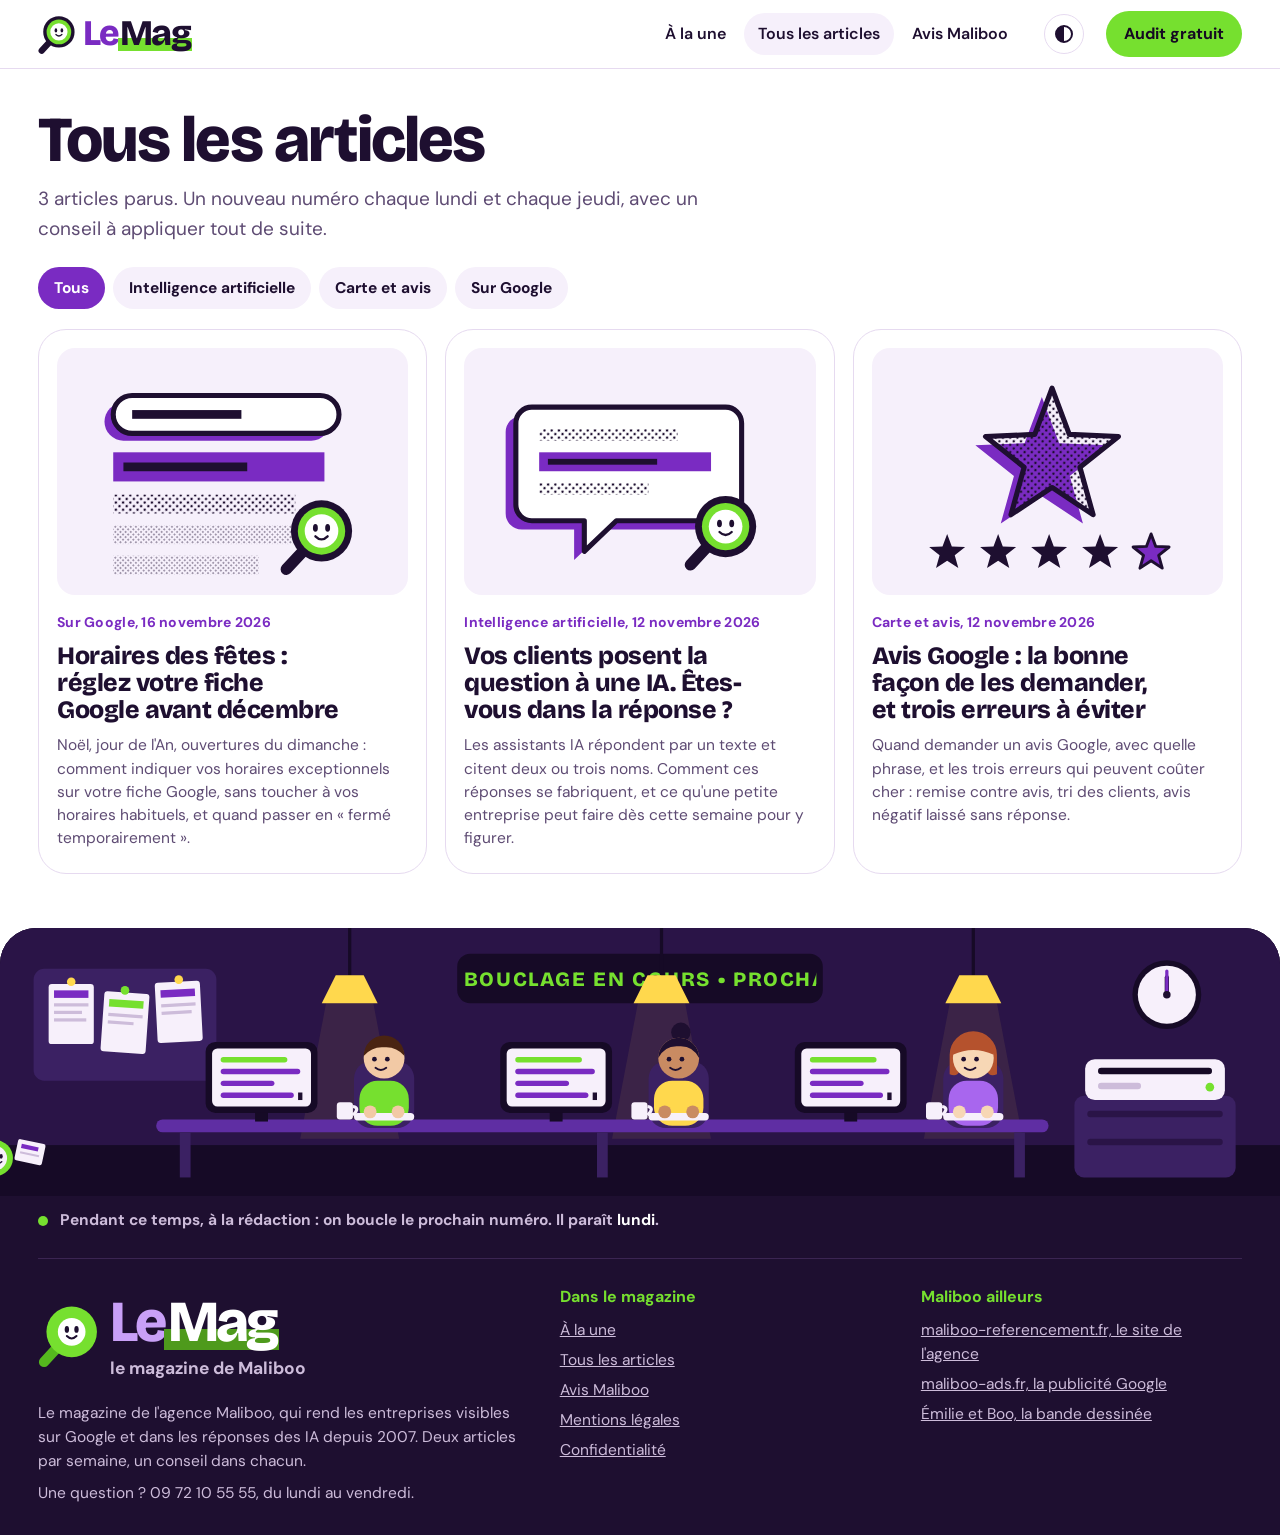
==== commit 1b8ed9fe: "Article : horaires des fêtes sur la fiche Google Co-Authored-By: Claude Opus 5.5 <noreply@anthropic." ====
--- a/docs/articles/index.html
+++ b/docs/articles/index.html
@@ -1 +1 @@
-<!doctype html><html lang="fr"><head><meta charset="utf-8"><meta name="viewport" content="width=device-width,initial-scale=1,viewport-fit=cover"><meta name="theme-color" content="#7A2BC2"><title>Tous les articles du Mag Maliboo, classés par rubrique</title><meta name="claude:viewport-fit-sides" content="cover"><meta name="description" content="Tous les articles du Mag Maliboo : Google, Google Maps et avis, intelligence artificielle, publicité. Deux nouveaux articles par semaine."><link rel="canonical" href="https://www.referencement-maliboo.com/articles/"><meta property="og:type" content="website"><meta property="og:site_name" content="Le Mag Maliboo"><meta property="og:locale" content="fr_FR"><meta property="og:title" content="Tous les articles du Mag Maliboo, classés par rubrique"><meta property="og:description" content="Tous les articles du Mag Maliboo : Google, Google Maps et avis, intelligence artificielle, publicité. Deux nouveaux articles par semaine."><meta property="og:url" content="https://www.referencement-maliboo.com/articles/"><link rel="alternate" type="application/rss+xml" title="Le Mag Maliboo" href="https://www.referencement-maliboo.com/flux.xml"><link rel="preconnect" href="https://fonts.googleapis.com"><link rel="preconnect" href="https://fonts.gstatic.com" crossorigin><link rel="stylesheet" href="https://fonts.googleapis.com/css2?family=Bricolage+Grotesque:opsz,wght@12..96,500..800&family=DM+Sans:ital,opsz,wght@0,9..40,400..700;1,9..40,400..700&display=swap"><link rel="icon" href="../favicon.svg" type="image/svg+xml"><link rel="stylesheet" href="../assets/mag.css"></head><body><a class="evite" href="#contenu">Aller au contenu</a><div class="lecture" aria-hidden="true"></div><header class="barre"><div class="w"><a class="logo" href="../" aria-label="Le Mag, le magazine de Maliboo : retour à la une"><svg viewBox="-56 -48 108 108" aria-hidden="true"><path class="manche" d="M-22,24 L-46,50" stroke-width="17" stroke-linecap="round" fill="none"/><circle class="anneau" r="42"/><circle class="lentille" r="33"/><circle class="verre" r="23"/><ellipse class="oeil" cx="-8" cy="-4" rx="3.6" ry="5.6" fill="#1E0F30"/><ellipse class="oeil" cx="8" cy="-4" rx="3.6" ry="5.6" fill="#1E0F30"/><path d="M-8,7 q8,8 16,0" stroke="#1E0F30" stroke-width="3.4" fill="none" stroke-linecap="round"/></svg><span aria-hidden="true"><u>Le</u><mark>Mag</mark></span></a><nav aria-label="Rubriques"><a href="../">À la une</a><a href="../articles/" aria-current="page">Tous les articles</a><a href="../avis-maliboo/">Avis Maliboo</a></nav><button class="ed" type="button" data-edition aria-label="Passer du mode clair au mode sombre"><i class="lune" aria-hidden="true"></i></button><a class="cta" href="https://www.maliboo-referencement.fr/agence-seo-resultats-garantis/">Audit gratuit</a></div></header><main id="contenu"><div class="w"><header class="page-tete"><h1>Tous les articles</h1><p>2 articles parus. Un nouveau numéro chaque lundi et chaque jeudi, avec un conseil à appliquer tout de suite.</p></header><div class="filtres" role="group" aria-label="Filtrer par rubrique"><button type="button" data-filtre="tous" aria-pressed="true">Tous</button><button type="button" data-filtre="ia" aria-pressed="false">Intelligence artificielle</button><button type="button" data-filtre="avis" aria-pressed="false">Carte et avis</button></div><div class="grille"><article class="carte c-mini" data-rub="ia"><figure class="vignette"><svg viewBox="0 0 400 300" role="img" aria-label="Illustration : Vos clients posent la question à une IA. Êtes-vous dans la réponse ?"><defs><pattern id="trame" width="7" height="7" patternUnits="userSpaceOnUse" patternTransform="rotate(45)"><circle cx="3.5" cy="3.5" r="1.7" class="tr"/></pattern><pattern id="trame2" width="5" height="5" patternUnits="userSpaceOnUse" patternTransform="rotate(45)"><circle cx="2.5" cy="2.5" r=".9" class="tr"/></pattern></defs><g class="v"><path d="M52,62 h266 a22,22 0 0 1 22,22 v112 a22,22 0 0 1 -22,22 h-150 l-44,42 v-42 h-72 a22,22 0 0 1 -22,-22 v-112 a22,22 0 0 1 22,-22z" class="ver" transform="translate(-14,12)"/></g><path d="M52,62 h266 a22,22 0 0 1 22,22 v112 a22,22 0 0 1 -22,22 h-150 l-44,42 v-42 h-72 a22,22 0 0 1 -22,-22 v-112 a22,22 0 0 1 22,-22z" class="pap"/><path d="M52,62 h266 a22,22 0 0 1 22,22 v112 a22,22 0 0 1 -22,22 h-150 l-44,42 v-42 h-72 a22,22 0 0 1 -22,-22 v-112 a22,22 0 0 1 22,-22z" class="s-enc" stroke-width="7" stroke-linejoin="round"/><rect x="62" y="92" width="190" height="16" fill="url(#trame)"/><g class="v"><rect x="62" y="124" width="236" height="26" class="ver"/></g><rect x="74" y="133" width="150" height="8" class="enc"/><rect x="62" y="166" width="150" height="16" fill="url(#trame)"/><g transform="translate(318,226) scale(1.05)"><path d="M-20,22 L-46,50" class="s-enc" stroke-width="15" stroke-linecap="round"/><circle r="40" class="enc"/><circle r="31" class="ver boo"/><circle r="22" class="pap"/><ellipse cx="-8" cy="-4" rx="3.2" ry="5" class="enc oeil"/><ellipse cx="8" cy="-4" rx="3.2" ry="5" class="enc oeil"/><path d="M-8,7 q8,8 16,0" class="s-enc" stroke-width="3" stroke-linecap="round"/></g></svg></figure><span class="etq">Intelligence artificielle, 12 novembre 2026</span><h3><a href="../vos-clients-posent-la-question-a-une-ia/">Vos clients posent la question à une IA. Êtes-vous dans la réponse ?</a></h3><p>Les assistants IA répondent par un texte et citent deux ou trois noms. Comment ces réponses se fabriquent, et ce qu&#x27;une petite entreprise peut faire dès cette semaine pour y figurer.</p></article><article class="carte c-mini" data-rub="avis"><figure class="vignette"><svg viewBox="0 0 400 300" role="img" aria-label="Illustration : Avis Google : la bonne façon de les demander, et trois erreurs à éviter"><defs><pattern id="trame" width="7" height="7" patternUnits="userSpaceOnUse" patternTransform="rotate(45)"><circle cx="3.5" cy="3.5" r="1.7" class="tr"/></pattern><pattern id="trame2" width="5" height="5" patternUnits="userSpaceOnUse" patternTransform="rotate(45)"><circle cx="2.5" cy="2.5" r=".9" class="tr"/></pattern></defs><g class="v"><polygon points="206.0,36.0 229.7,99.4 297.3,102.3 244.3,144.5 262.4,209.7 206.0,172.3 149.6,209.7 167.7,144.5 114.7,102.3 182.3,99.4" class="ver" transform="translate(-14,12)"/></g><polygon points="206.0,36.0 229.7,99.4 297.3,102.3 244.3,144.5 262.4,209.7 206.0,172.3 149.6,209.7 167.7,144.5 114.7,102.3 182.3,99.4" fill="url(#trame)"/><polygon points="206.0,36.0 229.7,99.4 297.3,102.3 244.3,144.5 262.4,209.7 206.0,172.3 149.6,209.7 167.7,144.5 114.7,102.3 182.3,99.4" class="s-enc" stroke-width="7" stroke-linejoin="round"/><polygon points="62.0,236.0 68.4,253.2 86.7,254.0 72.4,265.4 77.3,283.0 62.0,272.9 46.7,283.0 51.6,265.4 37.3,254.0 55.6,253.2" class="enc"/><polygon points="132.0,236.0 138.4,253.2 156.7,254.0 142.4,265.4 147.3,283.0 132.0,272.9 116.7,283.0 121.6,265.4 107.3,254.0 125.6,253.2" class="enc"/><polygon points="202.0,236.0 208.4,253.2 226.7,254.0 212.4,265.4 217.3,283.0 202.0,272.9 186.7,283.0 191.6,265.4 177.3,254.0 195.6,253.2" class="enc"/><polygon points="272.0,236.0 278.4,253.2 296.7,254.0 282.4,265.4 287.3,283.0 272.0,272.9 256.7,283.0 261.6,265.4 247.3,254.0 265.6,253.2" class="enc"/><g class="v"><polygon points="342.0,236.0 348.4,253.2 366.7,254.0 352.4,265.4 357.3,283.0 342.0,272.9 326.7,283.0 331.6,265.4 317.3,254.0 335.6,253.2" class="ver"/></g><polygon points="342.0,236.0 348.4,253.2 366.7,254.0 352.4,265.4 357.3,283.0 342.0,272.9 326.7,283.0 331.6,265.4 317.3,254.0 335.6,253.2" class="s-enc" stroke-width="4" stroke-linejoin="round"/></svg></figure><span class="etq">Carte et avis, 12 novembre 2026</span><h3><a href="../avis-google-la-bonne-facon-de-les-demander/">Avis Google : la bonne façon de les demander, et trois erreurs à éviter</a></h3><p>Quand demander un avis Google, avec quelle phrase, et les trois erreurs qui peuvent coûter cher : remise contre avis, tri des clients, avis négatif laissé sans réponse.</p></article></div><p class="vide" hidden>Aucun article dans cette rubrique pour le moment.</p></div></main><footer class="pied"><svg class="redac" viewBox="0 0 1200 250" preserveAspectRatio="xMidYMax slice" role="img" aria-label="La rédaction du Mag au travail : trois journalistes tapent leurs articles, l'imprimante sort des pages, Boo court porter une feuille."><defs><clipPath id="ledc"><rect x="436" y="30" width="328" height="34" rx="8"/></clipPath></defs><rect width="1200" height="250" fill="#1E0F30"/><rect width="1200" height="202" fill="#2A1447"/><rect y="202" width="1200" height="48" fill="#160A26"/><rect x="36" y="38" width="170" height="104" rx="10" fill="#3B2163"/><g fill="#F7F0FB"><rect x="50" y="52" width="42" height="56" rx="3"/><rect x="100" y="60" width="42" height="56" rx="3" transform="rotate(4 121 88)"/><rect x="150" y="50" width="42" height="56" rx="3" transform="rotate(-3 171 78)"/></g><g fill="#7A2BC2"><rect x="55" y="58" width="32" height="7"/><rect x="155" y="57" width="32" height="7" transform="rotate(-3 171 78)"/></g><rect x="105" y="67" width="32" height="7" fill="#76E02F" transform="rotate(4 121 88)"/><g fill="#CDBCDA"><rect x="55" y="70" width="32" height="3"/><rect x="55" y="77" width="26" height="3"/><rect x="55" y="84" width="30" height="3"/><rect x="105" y="80" width="32" height="3" transform="rotate(4 121 88)"/><rect x="105" y="87" width="24" height="3" transform="rotate(4 121 88)"/><rect x="155" y="70" width="32" height="3" transform="rotate(-3 171 78)"/><rect x="155" y="77" width="28" height="3" transform="rotate(-3 171 78)"/></g><circle cx="71" cy="50" r="4" fill="#FFD84D"/><circle cx="121" cy="58" r="4" fill="#76E02F"/><circle cx="171" cy="48" r="4" fill="#FFD84D"/><rect x="430" y="24" width="340" height="46" rx="12" fill="#160A26"/><g clip-path="url(#ledc)"><text class="fil-led" data-led x="436" y="54" font-size="19" fill="#76E02F" letter-spacing="1.5">BOUCLAGE EN COURS   •   PROCHAIN NUMÉRO LUNDI ET JEUDI   •   DEUX ARTICLES PAR SEMAINE</text></g><circle cx="1090" cy="62" r="32" fill="#160A26"/><circle cx="1090" cy="62" r="27" fill="#F7F0FB"/><path class="aig aig2" d="M1090,62 V46" stroke="#1E0F30" stroke-width="4" stroke-linecap="round"/><path class="aig" d="M1090,62 V40" stroke="#7A2BC2" stroke-width="3" stroke-linecap="round"/><circle cx="1090" cy="62" r="3.5" fill="#1E0F30"/><g class="lampe l1" style="transform-origin:330px 0px"><path d="M330,0 V44" stroke="#160A26" stroke-width="3"/><path d="M284,196 L308,70 H352 L376,196 Z" fill="#FFD84D" opacity=".08"/><path d="M304,70 L317,44 H343 L356,70 Z" fill="#FFD84D"/></g><g class="lampe l2" style="transform-origin:620px 0px"><path d="M620,0 V44" stroke="#160A26" stroke-width="3"/><path d="M574,196 L598,70 H642 L666,196 Z" fill="#FFD84D" opacity=".08"/><path d="M594,70 L607,44 H633 L646,70 Z" fill="#FFD84D"/></g><g class="lampe l3" style="transform-origin:910px 0px"><path d="M910,0 V44" stroke="#160A26" stroke-width="3"/><path d="M864,196 L888,70 H932 L956,196 Z" fill="#FFD84D" opacity=".08"/><path d="M884,70 L897,44 H923 L936,70 Z" fill="#FFD84D"/></g><rect x="150" y="178" width="830" height="12" rx="6" fill="#5F2EA3"/><g fill="#3B2163"><rect x="172" y="190" width="10" height="42"/><rect x="560" y="190" width="10" height="42"/><rect x="948" y="190" width="10" height="42"/></g><rect x="196" y="106" width="104" height="66" rx="9" fill="#160A26"/><rect x="202" y="112" width="92" height="54" rx="5" fill="#F7F0FB"/><rect class="lg lg1" x="210" y="120" width="62" height="5" rx="2.5" fill="#76E02F" style="animation-delay:0.0s"/><rect class="lg lg2" x="210" y="131" width="74" height="5" rx="2.5" fill="#7A2BC2" style="animation-delay:0.5s"/><rect class="lg lg3" x="210" y="142" width="50" height="5" rx="2.5" fill="#7A2BC2" style="animation-delay:1.0s"/><rect class="lg lg4" x="210" y="153" width="68" height="5" rx="2.5" fill="#7A2BC2" style="animation-delay:1.5s"/><rect class="curseur" x="282" y="153" width="4" height="7" fill="#1E0F30"/><rect x="242" y="172" width="12" height="8" fill="#160A26"/><rect x="334" y="124" width="56" height="62" rx="16" fill="#3B2163"/><rect x="339" y="142" width="46" height="42" rx="17" fill="#76E02F"/><g class="tete t1"><circle cx="362" cy="121" r="19" fill="#F2C9A5"/><path d="M343,119 a19,19 0 0 1 38,0 q-8,-9 -19,-8 q-11,-1 -19,8z" fill="#4A2412"/><circle cx="353" cy="122" r="2.2" fill="#1E0F30"/><circle cx="365" cy="122" r="2.2" fill="#1E0F30"/><path d="M354,130 q5,4 10,0" stroke="#1E0F30" stroke-width="1.8" fill="none" stroke-linecap="round"/></g><rect x="334" y="172" width="56" height="7" rx="3.5" fill="#F7F0FB"/><circle class="main m1" cx="349" cy="171" r="6" fill="#F2C9A5"/><circle class="main m2" cx="375" cy="171" r="6" fill="#F2C9A5"/><rect x="318" y="162" width="15" height="16" rx="3" fill="#F7F0FB"/><path d="M333,166 q7,1 0,8" stroke="#F7F0FB" stroke-width="3" fill="none"/><path class="vap v1" d="M322,158 q-3,-5 0,-9 q3,-4 0,-8" stroke="#CDBCDA" stroke-width="2" fill="none" stroke-linecap="round"/><path class="vap v2" d="M326,158 q-3,-5 0,-9 q3,-4 0,-8" stroke="#CDBCDA" stroke-width="2" fill="none" stroke-linecap="round"/><path class="vap v3" d="M330,158 q-3,-5 0,-9 q3,-4 0,-8" stroke="#CDBCDA" stroke-width="2" fill="none" stroke-linecap="round"/><rect x="470" y="106" width="104" height="66" rx="9" fill="#160A26"/><rect x="476" y="112" width="92" height="54" rx="5" fill="#F7F0FB"/><rect class="lg lg1" x="484" y="120" width="62" height="5" rx="2.5" fill="#76E02F" style="animation-delay:0.7s"/><rect class="lg lg2" x="484" y="131" width="74" height="5" rx="2.5" fill="#7A2BC2" style="animation-delay:1.2s"/><rect class="lg lg3" x="484" y="142" width="50" height="5" rx="2.5" fill="#7A2BC2" style="animation-delay:1.7s"/><rect class="lg lg4" x="484" y="153" width="68" height="5" rx="2.5" fill="#7A2BC2" style="animation-delay:2.2s"/><rect class="curseur" x="556" y="153" width="4" height="7" fill="#1E0F30"/><rect x="516" y="172" width="12" height="8" fill="#160A26"/><rect x="608" y="124" width="56" height="62" rx="16" fill="#3B2163"/><rect x="613" y="142" width="46" height="42" rx="17" fill="#FFD84D"/><g class="tete t2"><circle cx="638" cy="97" r="9" fill="#1E0F30"/><circle cx="636" cy="121" r="19" fill="#C98B62"/><path d="M617,121 a19,19 0 0 1 38,0 q-6,-12 -19,-11 q-13,-1 -19,11z" fill="#1E0F30"/><circle cx="627" cy="122" r="2.2" fill="#1E0F30"/><circle cx="639" cy="122" r="2.2" fill="#1E0F30"/><path d="M628,130 q5,4 10,0" stroke="#1E0F30" stroke-width="1.8" fill="none" stroke-linecap="round"/></g><rect x="608" y="172" width="56" height="7" rx="3.5" fill="#F7F0FB"/><circle class="main m3" cx="623" cy="171" r="6" fill="#C98B62"/><circle class="main m4" cx="649" cy="171" r="6" fill="#C98B62"/><rect x="592" y="162" width="15" height="16" rx="3" fill="#F7F0FB"/><path d="M607,166 q7,1 0,8" stroke="#F7F0FB" stroke-width="3" fill="none"/><path class="vap v1" d="M596,158 q-3,-5 0,-9 q3,-4 0,-8" stroke="#CDBCDA" stroke-width="2" fill="none" stroke-linecap="round"/><path class="vap v2" d="M600,158 q-3,-5 0,-9 q3,-4 0,-8" stroke="#CDBCDA" stroke-width="2" fill="none" stroke-linecap="round"/><path class="vap v3" d="M604,158 q-3,-5 0,-9 q3,-4 0,-8" stroke="#CDBCDA" stroke-width="2" fill="none" stroke-linecap="round"/><rect x="744" y="106" width="104" height="66" rx="9" fill="#160A26"/><rect x="750" y="112" width="92" height="54" rx="5" fill="#F7F0FB"/><rect class="lg lg1" x="758" y="120" width="62" height="5" rx="2.5" fill="#76E02F" style="animation-delay:1.4s"/><rect class="lg lg2" x="758" y="131" width="74" height="5" rx="2.5" fill="#7A2BC2" style="animation-delay:1.9s"/><rect class="lg lg3" x="758" y="142" width="50" height="5" rx="2.5" fill="#7A2BC2" style="animation-delay:2.4s"/><rect class="lg lg4" x="758" y="153" width="68" height="5" rx="2.5" fill="#7A2BC2" style="animation-delay:2.9s"/><rect class="curseur" x="830" y="153" width="4" height="7" fill="#1E0F30"/><rect x="790" y="172" width="12" height="8" fill="#160A26"/><rect x="882" y="124" width="56" height="62" rx="16" fill="#3B2163"/><rect x="887" y="142" width="46" height="42" rx="17" fill="#A866EE"/><g class="tete t3"><path d="M888,136 v-18 a22,22 0 0 1 44,0 v18 q-7,3 -9,-3 h-26 q-2,6 -9,3z" fill="#B5522D"/><circle cx="910" cy="121" r="19" fill="#F7D7B5"/><path d="M891,118 a19,19 0 0 1 38,0 q-19,-9 -38,0z" fill="#B5522D"/><circle cx="901" cy="122" r="2.2" fill="#1E0F30"/><circle cx="913" cy="122" r="2.2" fill="#1E0F30"/><path d="M902,130 q5,4 10,0" stroke="#1E0F30" stroke-width="1.8" fill="none" stroke-linecap="round"/></g><rect x="882" y="172" width="56" height="7" rx="3.5" fill="#F7F0FB"/><circle class="main m5" cx="897" cy="171" r="6" fill="#F7D7B5"/><circle class="main m6" cx="923" cy="171" r="6" fill="#F7D7B5"/><rect x="866" y="162" width="15" height="16" rx="3" fill="#F7F0FB"/><path d="M881,166 q7,1 0,8" stroke="#F7F0FB" stroke-width="3" fill="none"/><path class="vap v1" d="M870,158 q-3,-5 0,-9 q3,-4 0,-8" stroke="#CDBCDA" stroke-width="2" fill="none" stroke-linecap="round"/><path class="vap v2" d="M874,158 q-3,-5 0,-9 q3,-4 0,-8" stroke="#CDBCDA" stroke-width="2" fill="none" stroke-linecap="round"/><path class="vap v3" d="M878,158 q-3,-5 0,-9 q3,-4 0,-8" stroke="#CDBCDA" stroke-width="2" fill="none" stroke-linecap="round"/><rect x="1004" y="156" width="150" height="76" rx="9" fill="#3B2163"/><rect x="1016" y="170" width="126" height="6" rx="3" fill="#2A1447"/><rect x="1016" y="196" width="126" height="6" rx="3" fill="#2A1447"/><g class="feuille f1"><rect x="1048" y="96" width="56" height="40" rx="3" fill="#F7F0FB"/><rect x="1054" y="103" width="34" height="6" fill="#7A2BC2"/><rect x="1054" y="114" width="44" height="3" fill="#CDBCDA"/><rect x="1054" y="121" width="38" height="3" fill="#CDBCDA"/></g><g class="feuille f2"><rect x="1048" y="96" width="56" height="40" rx="3" fill="#F7F0FB"/><rect x="1054" y="103" width="34" height="6" fill="#7A2BC2"/><rect x="1054" y="114" width="44" height="3" fill="#CDBCDA"/><rect x="1054" y="121" width="38" height="3" fill="#CDBCDA"/></g><g class="feuille f3"><rect x="1048" y="96" width="56" height="40" rx="3" fill="#F7F0FB"/><rect x="1054" y="103" width="34" height="6" fill="#7A2BC2"/><rect x="1054" y="114" width="44" height="3" fill="#CDBCDA"/><rect x="1054" y="121" width="38" height="3" fill="#CDBCDA"/></g><rect x="1014" y="122" width="130" height="38" rx="9" fill="#F7F0FB"/><rect x="1026" y="130" width="106" height="6" rx="3" fill="#160A26"/><circle class="del" cx="1130" cy="148" r="4" fill="#76E02F"/><rect x="1026" y="144" width="40" height="6" rx="3" fill="#CDBCDA"/><g class="coursier"><g><g transform="translate(0,214) scale(.42)"><path d="M-20,22 L-46,50" stroke="#55B81E" stroke-width="15" stroke-linecap="round"/><circle r="40" fill="#76E02F"/><circle r="27" fill="#F7F0FB"/><ellipse cx="-2" cy="-4" rx="3.4" ry="5.2" fill="#1E0F30"/><ellipse cx="14" cy="-4" rx="3.4" ry="5.2" fill="#1E0F30"/><path d="M-1,8 q8,7 16,0" stroke="#1E0F30" stroke-width="3.4" fill="none" stroke-linecap="round"/></g><g transform="translate(22,196) rotate(12)"><rect width="26" height="20" rx="2" fill="#F7F0FB"/><rect x="4" y="4" width="16" height="4" fill="#7A2BC2"/><rect x="4" y="11" width="18" height="2" fill="#CDBCDA"/></g></g></g></svg><div class="w"><p class="legende"><i aria-hidden="true"></i><span>Pendant ce temps, à la rédaction : on boucle le prochain numéro. Il paraît <b data-prochain>lundi et jeudi</b>.</span></p><div class="g"><div><a class="logo grand" href="../" aria-label="Le Mag, le magazine de Maliboo : retour à la une"><svg viewBox="-56 -48 108 108" aria-hidden="true"><path class="manche" d="M-22,24 L-46,50" stroke-width="17" stroke-linecap="round" fill="none"/><circle class="anneau" r="42"/><circle class="lentille" r="33"/><circle class="verre" r="23"/><ellipse class="oeil" cx="-8" cy="-4" rx="3.6" ry="5.6" fill="#1E0F30"/><ellipse class="oeil" cx="8" cy="-4" rx="3.6" ry="5.6" fill="#1E0F30"/><path d="M-8,7 q8,8 16,0" stroke="#1E0F30" stroke-width="3.4" fill="none" stroke-linecap="round"/></svg><span aria-hidden="true"><u>Le</u><mark>Mag</mark><small>le magazine de Maliboo</small></span></a><p style="margin-top:20px">Le magazine de l'agence Maliboo, qui rend les entreprises visibles sur Google et dans les réponses des IA depuis 2007. Deux articles par semaine, un conseil dans chacun.</p><p style="margin-top:8px">Une question ? 09 72 10 55 55, du lundi au vendredi.</p></div><div><h3>Dans le magazine</h3><ul><li><a href="../">À la une</a></li><li><a href="../articles/">Tous les articles</a></li><li><a href="../avis-maliboo/">Avis Maliboo</a></li><li><a href="../mentions-legales/">Mentions légales</a></li><li><a href="../confidentialite/">Confidentialité</a></li></ul></div><div><h3>Maliboo ailleurs</h3><ul><li><a href="https://www.maliboo-referencement.fr/">maliboo-referencement.fr, le site de l'agence</a></li><li><a href="https://maliboo-ads.fr/">maliboo-ads.fr, la publicité Google</a></li><li><a href="https://referencement-maliboo.fr/">Émilie et Boo, la bande dessinée</a></li></ul></div></div></div></footer><script defer src="../assets/mag.js"></script></body></html>+<!doctype html><html lang="fr"><head><meta charset="utf-8"><meta name="viewport" content="width=device-width,initial-scale=1,viewport-fit=cover"><meta name="theme-color" content="#7A2BC2"><title>Tous les articles du Mag Maliboo, classés par rubrique</title><meta name="claude:viewport-fit-sides" content="cover"><meta name="description" content="Tous les articles du Mag Maliboo : Google, Google Maps et avis, intelligence artificielle, publicité. Deux nouveaux articles par semaine."><link rel="canonical" href="https://www.referencement-maliboo.com/articles/"><meta property="og:type" content="website"><meta property="og:site_name" content="Le Mag Maliboo"><meta property="og:locale" content="fr_FR"><meta property="og:title" content="Tous les articles du Mag Maliboo, classés par rubrique"><meta property="og:description" content="Tous les articles du Mag Maliboo : Google, Google Maps et avis, intelligence artificielle, publicité. Deux nouveaux articles par semaine."><meta property="og:url" content="https://www.referencement-maliboo.com/articles/"><link rel="alternate" type="application/rss+xml" title="Le Mag Maliboo" href="https://www.referencement-maliboo.com/flux.xml"><link rel="preconnect" href="https://fonts.googleapis.com"><link rel="preconnect" href="https://fonts.gstatic.com" crossorigin><link rel="stylesheet" href="https://fonts.googleapis.com/css2?family=Bricolage+Grotesque:opsz,wght@12..96,500..800&family=DM+Sans:ital,opsz,wght@0,9..40,400..700;1,9..40,400..700&display=swap"><link rel="icon" href="../favicon.svg" type="image/svg+xml"><link rel="stylesheet" href="../assets/mag.css"></head><body><a class="evite" href="#contenu">Aller au contenu</a><div class="lecture" aria-hidden="true"></div><header class="barre"><div class="w"><a class="logo" href="../" aria-label="Le Mag, le magazine de Maliboo : retour à la une"><svg viewBox="-56 -48 108 108" aria-hidden="true"><path class="manche" d="M-22,24 L-46,50" stroke-width="17" stroke-linecap="round" fill="none"/><circle class="anneau" r="42"/><circle class="lentille" r="33"/><circle class="verre" r="23"/><ellipse class="oeil" cx="-8" cy="-4" rx="3.6" ry="5.6" fill="#1E0F30"/><ellipse class="oeil" cx="8" cy="-4" rx="3.6" ry="5.6" fill="#1E0F30"/><path d="M-8,7 q8,8 16,0" stroke="#1E0F30" stroke-width="3.4" fill="none" stroke-linecap="round"/></svg><span aria-hidden="true"><u>Le</u><mark>Mag</mark></span></a><nav aria-label="Rubriques"><a href="../">À la une</a><a href="../articles/" aria-current="page">Tous les articles</a><a href="../avis-maliboo/">Avis Maliboo</a></nav><button class="ed" type="button" data-edition aria-label="Passer du mode clair au mode sombre"><i class="lune" aria-hidden="true"></i></button><a class="cta" href="https://www.maliboo-referencement.fr/agence-seo-resultats-garantis/">Audit gratuit</a></div></header><main id="contenu"><div class="w"><header class="page-tete"><h1>Tous les articles</h1><p>3 articles parus. Un nouveau numéro chaque lundi et chaque jeudi, avec un conseil à appliquer tout de suite.</p></header><div class="filtres" role="group" aria-label="Filtrer par rubrique"><button type="button" data-filtre="tous" aria-pressed="true">Tous</button><button type="button" data-filtre="ia" aria-pressed="false">Intelligence artificielle</button><button type="button" data-filtre="avis" aria-pressed="false">Carte et avis</button><button type="button" data-filtre="google" aria-pressed="false">Sur Google</button></div><div class="grille"><article class="carte c-mini" data-rub="google"><figure class="vignette"><svg viewBox="0 0 400 300" role="img" aria-label="Illustration : Horaires des fêtes : réglez votre fiche Google avant décembre"><defs><pattern id="trame" width="7" height="7" patternUnits="userSpaceOnUse" patternTransform="rotate(45)"><circle cx="3.5" cy="3.5" r="1.7" class="tr"/></pattern><pattern id="trame2" width="5" height="5" patternUnits="userSpaceOnUse" patternTransform="rotate(45)"><circle cx="2.5" cy="2.5" r=".9" class="tr"/></pattern></defs><g class="v"><rect x="36" y="46" width="310" height="52" rx="26" class="ver" transform="translate(-12,10)"/></g><rect x="36" y="46" width="310" height="52" rx="26" class="pap"/><rect x="36" y="46" width="310" height="52" rx="26" class="s-enc" stroke-width="7"/><rect x="62" y="66" width="150" height="12" class="enc"/><g class="v"><rect x="36" y="124" width="290" height="40" class="ver"/></g><rect x="50" y="138" width="170" height="12" class="enc"/><rect x="36" y="182" width="250" height="26" fill="url(#trame)"/><rect x="36" y="224" width="270" height="26" fill="url(#trame2)"/><rect x="36" y="266" width="200" height="26" fill="url(#trame2)"/><g transform="translate(322,232) scale(1.05)"><path d="M-20,22 L-46,50" class="s-enc" stroke-width="15" stroke-linecap="round"/><circle r="40" class="enc"/><circle r="31" class="ver boo"/><circle r="22" class="pap"/><ellipse cx="-8" cy="-4" rx="3.2" ry="5" class="enc oeil"/><ellipse cx="8" cy="-4" rx="3.2" ry="5" class="enc oeil"/><path d="M-8,7 q8,8 16,0" class="s-enc" stroke-width="3" stroke-linecap="round"/></g></svg></figure><span class="etq">Sur Google, 16 novembre 2026</span><h3><a href="../horaires-des-fetes-fiche-google/">Horaires des fêtes : réglez votre fiche Google avant décembre</a></h3><p>Noël, jour de l&#x27;An, ouvertures du dimanche : comment indiquer vos horaires exceptionnels sur votre fiche Google, sans toucher à vos horaires habituels, et quand passer en « fermé temporairement ».</p></article><article class="carte c-mini" data-rub="ia"><figure class="vignette"><svg viewBox="0 0 400 300" role="img" aria-label="Illustration : Vos clients posent la question à une IA. Êtes-vous dans la réponse ?"><defs><pattern id="trame" width="7" height="7" patternUnits="userSpaceOnUse" patternTransform="rotate(45)"><circle cx="3.5" cy="3.5" r="1.7" class="tr"/></pattern><pattern id="trame2" width="5" height="5" patternUnits="userSpaceOnUse" patternTransform="rotate(45)"><circle cx="2.5" cy="2.5" r=".9" class="tr"/></pattern></defs><g class="v"><path d="M52,62 h266 a22,22 0 0 1 22,22 v112 a22,22 0 0 1 -22,22 h-150 l-44,42 v-42 h-72 a22,22 0 0 1 -22,-22 v-112 a22,22 0 0 1 22,-22z" class="ver" transform="translate(-14,12)"/></g><path d="M52,62 h266 a22,22 0 0 1 22,22 v112 a22,22 0 0 1 -22,22 h-150 l-44,42 v-42 h-72 a22,22 0 0 1 -22,-22 v-112 a22,22 0 0 1 22,-22z" class="pap"/><path d="M52,62 h266 a22,22 0 0 1 22,22 v112 a22,22 0 0 1 -22,22 h-150 l-44,42 v-42 h-72 a22,22 0 0 1 -22,-22 v-112 a22,22 0 0 1 22,-22z" class="s-enc" stroke-width="7" stroke-linejoin="round"/><rect x="62" y="92" width="190" height="16" fill="url(#trame)"/><g class="v"><rect x="62" y="124" width="236" height="26" class="ver"/></g><rect x="74" y="133" width="150" height="8" class="enc"/><rect x="62" y="166" width="150" height="16" fill="url(#trame)"/><g transform="translate(318,226) scale(1.05)"><path d="M-20,22 L-46,50" class="s-enc" stroke-width="15" stroke-linecap="round"/><circle r="40" class="enc"/><circle r="31" class="ver boo"/><circle r="22" class="pap"/><ellipse cx="-8" cy="-4" rx="3.2" ry="5" class="enc oeil"/><ellipse cx="8" cy="-4" rx="3.2" ry="5" class="enc oeil"/><path d="M-8,7 q8,8 16,0" class="s-enc" stroke-width="3" stroke-linecap="round"/></g></svg></figure><span class="etq">Intelligence artificielle, 12 novembre 2026</span><h3><a href="../vos-clients-posent-la-question-a-une-ia/">Vos clients posent la question à une IA. Êtes-vous dans la réponse ?</a></h3><p>Les assistants IA répondent par un texte et citent deux ou trois noms. Comment ces réponses se fabriquent, et ce qu&#x27;une petite entreprise peut faire dès cette semaine pour y figurer.</p></article><article class="carte c-mini" data-rub="avis"><figure class="vignette"><svg viewBox="0 0 400 300" role="img" aria-label="Illustration : Avis Google : la bonne façon de les demander, et trois erreurs à éviter"><defs><pattern id="trame" width="7" height="7" patternUnits="userSpaceOnUse" patternTransform="rotate(45)"><circle cx="3.5" cy="3.5" r="1.7" class="tr"/></pattern><pattern id="trame2" width="5" height="5" patternUnits="userSpaceOnUse" patternTransform="rotate(45)"><circle cx="2.5" cy="2.5" r=".9" class="tr"/></pattern></defs><g class="v"><polygon points="206.0,36.0 229.7,99.4 297.3,102.3 244.3,144.5 262.4,209.7 206.0,172.3 149.6,209.7 167.7,144.5 114.7,102.3 182.3,99.4" class="ver" transform="translate(-14,12)"/></g><polygon points="206.0,36.0 229.7,99.4 297.3,102.3 244.3,144.5 262.4,209.7 206.0,172.3 149.6,209.7 167.7,144.5 114.7,102.3 182.3,99.4" fill="url(#trame)"/><polygon points="206.0,36.0 229.7,99.4 297.3,102.3 244.3,144.5 262.4,209.7 206.0,172.3 149.6,209.7 167.7,144.5 114.7,102.3 182.3,99.4" class="s-enc" stroke-width="7" stroke-linejoin="round"/><polygon points="62.0,236.0 68.4,253.2 86.7,254.0 72.4,265.4 77.3,283.0 62.0,272.9 46.7,283.0 51.6,265.4 37.3,254.0 55.6,253.2" class="enc"/><polygon points="132.0,236.0 138.4,253.2 156.7,254.0 142.4,265.4 147.3,283.0 132.0,272.9 116.7,283.0 121.6,265.4 107.3,254.0 125.6,253.2" class="enc"/><polygon points="202.0,236.0 208.4,253.2 226.7,254.0 212.4,265.4 217.3,283.0 202.0,272.9 186.7,283.0 191.6,265.4 177.3,254.0 195.6,253.2" class="enc"/><polygon points="272.0,236.0 278.4,253.2 296.7,254.0 282.4,265.4 287.3,283.0 272.0,272.9 256.7,283.0 261.6,265.4 247.3,254.0 265.6,253.2" class="enc"/><g class="v"><polygon points="342.0,236.0 348.4,253.2 366.7,254.0 352.4,265.4 357.3,283.0 342.0,272.9 326.7,283.0 331.6,265.4 317.3,254.0 335.6,253.2" class="ver"/></g><polygon points="342.0,236.0 348.4,253.2 366.7,254.0 352.4,265.4 357.3,283.0 342.0,272.9 326.7,283.0 331.6,265.4 317.3,254.0 335.6,253.2" class="s-enc" stroke-width="4" stroke-linejoin="round"/></svg></figure><span class="etq">Carte et avis, 12 novembre 2026</span><h3><a href="../avis-google-la-bonne-facon-de-les-demander/">Avis Google : la bonne façon de les demander, et trois erreurs à éviter</a></h3><p>Quand demander un avis Google, avec quelle phrase, et les trois erreurs qui peuvent coûter cher : remise contre avis, tri des clients, avis négatif laissé sans réponse.</p></article></div><p class="vide" hidden>Aucun article dans cette rubrique pour le moment.</p></div></main><footer class="pied"><svg class="redac" viewBox="0 0 1200 250" preserveAspectRatio="xMidYMax slice" role="img" aria-label="La rédaction du Mag au travail : trois journalistes tapent leurs articles, l'imprimante sort des pages, Boo court porter une feuille."><defs><clipPath id="ledc"><rect x="436" y="30" width="328" height="34" rx="8"/></clipPath></defs><rect width="1200" height="250" fill="#1E0F30"/><rect width="1200" height="202" fill="#2A1447"/><rect y="202" width="1200" height="48" fill="#160A26"/><rect x="36" y="38" width="170" height="104" rx="10" fill="#3B2163"/><g fill="#F7F0FB"><rect x="50" y="52" width="42" height="56" rx="3"/><rect x="100" y="60" width="42" height="56" rx="3" transform="rotate(4 121 88)"/><rect x="150" y="50" width="42" height="56" rx="3" transform="rotate(-3 171 78)"/></g><g fill="#7A2BC2"><rect x="55" y="58" width="32" height="7"/><rect x="155" y="57" width="32" height="7" transform="rotate(-3 171 78)"/></g><rect x="105" y="67" width="32" height="7" fill="#76E02F" transform="rotate(4 121 88)"/><g fill="#CDBCDA"><rect x="55" y="70" width="32" height="3"/><rect x="55" y="77" width="26" height="3"/><rect x="55" y="84" width="30" height="3"/><rect x="105" y="80" width="32" height="3" transform="rotate(4 121 88)"/><rect x="105" y="87" width="24" height="3" transform="rotate(4 121 88)"/><rect x="155" y="70" width="32" height="3" transform="rotate(-3 171 78)"/><rect x="155" y="77" width="28" height="3" transform="rotate(-3 171 78)"/></g><circle cx="71" cy="50" r="4" fill="#FFD84D"/><circle cx="121" cy="58" r="4" fill="#76E02F"/><circle cx="171" cy="48" r="4" fill="#FFD84D"/><rect x="430" y="24" width="340" height="46" rx="12" fill="#160A26"/><g clip-path="url(#ledc)"><text class="fil-led" data-led x="436" y="54" font-size="19" fill="#76E02F" letter-spacing="1.5">BOUCLAGE EN COURS   •   PROCHAIN NUMÉRO LUNDI ET JEUDI   •   DEUX ARTICLES PAR SEMAINE</text></g><circle cx="1090" cy="62" r="32" fill="#160A26"/><circle cx="1090" cy="62" r="27" fill="#F7F0FB"/><path class="aig aig2" d="M1090,62 V46" stroke="#1E0F30" stroke-width="4" stroke-linecap="round"/><path class="aig" d="M1090,62 V40" stroke="#7A2BC2" stroke-width="3" stroke-linecap="round"/><circle cx="1090" cy="62" r="3.5" fill="#1E0F30"/><g class="lampe l1" style="transform-origin:330px 0px"><path d="M330,0 V44" stroke="#160A26" stroke-width="3"/><path d="M284,196 L308,70 H352 L376,196 Z" fill="#FFD84D" opacity=".08"/><path d="M304,70 L317,44 H343 L356,70 Z" fill="#FFD84D"/></g><g class="lampe l2" style="transform-origin:620px 0px"><path d="M620,0 V44" stroke="#160A26" stroke-width="3"/><path d="M574,196 L598,70 H642 L666,196 Z" fill="#FFD84D" opacity=".08"/><path d="M594,70 L607,44 H633 L646,70 Z" fill="#FFD84D"/></g><g class="lampe l3" style="transform-origin:910px 0px"><path d="M910,0 V44" stroke="#160A26" stroke-width="3"/><path d="M864,196 L888,70 H932 L956,196 Z" fill="#FFD84D" opacity=".08"/><path d="M884,70 L897,44 H923 L936,70 Z" fill="#FFD84D"/></g><rect x="150" y="178" width="830" height="12" rx="6" fill="#5F2EA3"/><g fill="#3B2163"><rect x="172" y="190" width="10" height="42"/><rect x="560" y="190" width="10" height="42"/><rect x="948" y="190" width="10" height="42"/></g><rect x="196" y="106" width="104" height="66" rx="9" fill="#160A26"/><rect x="202" y="112" width="92" height="54" rx="5" fill="#F7F0FB"/><rect class="lg lg1" x="210" y="120" width="62" height="5" rx="2.5" fill="#76E02F" style="animation-delay:0.0s"/><rect class="lg lg2" x="210" y="131" width="74" height="5" rx="2.5" fill="#7A2BC2" style="animation-delay:0.5s"/><rect class="lg lg3" x="210" y="142" width="50" height="5" rx="2.5" fill="#7A2BC2" style="animation-delay:1.0s"/><rect class="lg lg4" x="210" y="153" width="68" height="5" rx="2.5" fill="#7A2BC2" style="animation-delay:1.5s"/><rect class="curseur" x="282" y="153" width="4" height="7" fill="#1E0F30"/><rect x="242" y="172" width="12" height="8" fill="#160A26"/><rect x="334" y="124" width="56" height="62" rx="16" fill="#3B2163"/><rect x="339" y="142" width="46" height="42" rx="17" fill="#76E02F"/><g class="tete t1"><circle cx="362" cy="121" r="19" fill="#F2C9A5"/><path d="M343,119 a19,19 0 0 1 38,0 q-8,-9 -19,-8 q-11,-1 -19,8z" fill="#4A2412"/><circle cx="353" cy="122" r="2.2" fill="#1E0F30"/><circle cx="365" cy="122" r="2.2" fill="#1E0F30"/><path d="M354,130 q5,4 10,0" stroke="#1E0F30" stroke-width="1.8" fill="none" stroke-linecap="round"/></g><rect x="334" y="172" width="56" height="7" rx="3.5" fill="#F7F0FB"/><circle class="main m1" cx="349" cy="171" r="6" fill="#F2C9A5"/><circle class="main m2" cx="375" cy="171" r="6" fill="#F2C9A5"/><rect x="318" y="162" width="15" height="16" rx="3" fill="#F7F0FB"/><path d="M333,166 q7,1 0,8" stroke="#F7F0FB" stroke-width="3" fill="none"/><path class="vap v1" d="M322,158 q-3,-5 0,-9 q3,-4 0,-8" stroke="#CDBCDA" stroke-width="2" fill="none" stroke-linecap="round"/><path class="vap v2" d="M326,158 q-3,-5 0,-9 q3,-4 0,-8" stroke="#CDBCDA" stroke-width="2" fill="none" stroke-linecap="round"/><path class="vap v3" d="M330,158 q-3,-5 0,-9 q3,-4 0,-8" stroke="#CDBCDA" stroke-width="2" fill="none" stroke-linecap="round"/><rect x="470" y="106" width="104" height="66" rx="9" fill="#160A26"/><rect x="476" y="112" width="92" height="54" rx="5" fill="#F7F0FB"/><rect class="lg lg1" x="484" y="120" width="62" height="5" rx="2.5" fill="#76E02F" style="animation-delay:0.7s"/><rect class="lg lg2" x="484" y="131" width="74" height="5" rx="2.5" fill="#7A2BC2" style="animation-delay:1.2s"/><rect class="lg lg3" x="484" y="142" width="50" height="5" rx="2.5" fill="#7A2BC2" style="animation-delay:1.7s"/><rect class="lg lg4" x="484" y="153" width="68" height="5" rx="2.5" fill="#7A2BC2" style="animation-delay:2.2s"/><rect class="curseur" x="556" y="153" width="4" height="7" fill="#1E0F30"/><rect x="516" y="172" width="12" height="8" fill="#160A26"/><rect x="608" y="124" width="56" height="62" rx="16" fill="#3B2163"/><rect x="613" y="142" width="46" height="42" rx="17" fill="#FFD84D"/><g class="tete t2"><circle cx="638" cy="97" r="9" fill="#1E0F30"/><circle cx="636" cy="121" r="19" fill="#C98B62"/><path d="M617,121 a19,19 0 0 1 38,0 q-6,-12 -19,-11 q-13,-1 -19,11z" fill="#1E0F30"/><circle cx="627" cy="122" r="2.2" fill="#1E0F30"/><circle cx="639" cy="122" r="2.2" fill="#1E0F30"/><path d="M628,130 q5,4 10,0" stroke="#1E0F30" stroke-width="1.8" fill="none" stroke-linecap="round"/></g><rect x="608" y="172" width="56" height="7" rx="3.5" fill="#F7F0FB"/><circle class="main m3" cx="623" cy="171" r="6" fill="#C98B62"/><circle class="main m4" cx="649" cy="171" r="6" fill="#C98B62"/><rect x="592" y="162" width="15" height="16" rx="3" fill="#F7F0FB"/><path d="M607,166 q7,1 0,8" stroke="#F7F0FB" stroke-width="3" fill="none"/><path class="vap v1" d="M596,158 q-3,-5 0,-9 q3,-4 0,-8" stroke="#CDBCDA" stroke-width="2" fill="none" stroke-linecap="round"/><path class="vap v2" d="M600,158 q-3,-5 0,-9 q3,-4 0,-8" stroke="#CDBCDA" stroke-width="2" fill="none" stroke-linecap="round"/><path class="vap v3" d="M604,158 q-3,-5 0,-9 q3,-4 0,-8" stroke="#CDBCDA" stroke-width="2" fill="none" stroke-linecap="round"/><rect x="744" y="106" width="104" height="66" rx="9" fill="#160A26"/><rect x="750" y="112" width="92" height="54" rx="5" fill="#F7F0FB"/><rect class="lg lg1" x="758" y="120" width="62" height="5" rx="2.5" fill="#76E02F" style="animation-delay:1.4s"/><rect class="lg lg2" x="758" y="131" width="74" height="5" rx="2.5" fill="#7A2BC2" style="animation-delay:1.9s"/><rect class="lg lg3" x="758" y="142" width="50" height="5" rx="2.5" fill="#7A2BC2" style="animation-delay:2.4s"/><rect class="lg lg4" x="758" y="153" width="68" height="5" rx="2.5" fill="#7A2BC2" style="animation-delay:2.9s"/><rect class="curseur" x="830" y="153" width="4" height="7" fill="#1E0F30"/><rect x="790" y="172" width="12" height="8" fill="#160A26"/><rect x="882" y="124" width="56" height="62" rx="16" fill="#3B2163"/><rect x="887" y="142" width="46" height="42" rx="17" fill="#A866EE"/><g class="tete t3"><path d="M888,136 v-18 a22,22 0 0 1 44,0 v18 q-7,3 -9,-3 h-26 q-2,6 -9,3z" fill="#B5522D"/><circle cx="910" cy="121" r="19" fill="#F7D7B5"/><path d="M891,118 a19,19 0 0 1 38,0 q-19,-9 -38,0z" fill="#B5522D"/><circle cx="901" cy="122" r="2.2" fill="#1E0F30"/><circle cx="913" cy="122" r="2.2" fill="#1E0F30"/><path d="M902,130 q5,4 10,0" stroke="#1E0F30" stroke-width="1.8" fill="none" stroke-linecap="round"/></g><rect x="882" y="172" width="56" height="7" rx="3.5" fill="#F7F0FB"/><circle class="main m5" cx="897" cy="171" r="6" fill="#F7D7B5"/><circle class="main m6" cx="923" cy="171" r="6" fill="#F7D7B5"/><rect x="866" y="162" width="15" height="16" rx="3" fill="#F7F0FB"/><path d="M881,166 q7,1 0,8" stroke="#F7F0FB" stroke-width="3" fill="none"/><path class="vap v1" d="M870,158 q-3,-5 0,-9 q3,-4 0,-8" stroke="#CDBCDA" stroke-width="2" fill="none" stroke-linecap="round"/><path class="vap v2" d="M874,158 q-3,-5 0,-9 q3,-4 0,-8" stroke="#CDBCDA" stroke-width="2" fill="none" stroke-linecap="round"/><path class="vap v3" d="M878,158 q-3,-5 0,-9 q3,-4 0,-8" stroke="#CDBCDA" stroke-width="2" fill="none" stroke-linecap="round"/><rect x="1004" y="156" width="150" height="76" rx="9" fill="#3B2163"/><rect x="1016" y="170" width="126" height="6" rx="3" fill="#2A1447"/><rect x="1016" y="196" width="126" height="6" rx="3" fill="#2A1447"/><g class="feuille f1"><rect x="1048" y="96" width="56" height="40" rx="3" fill="#F7F0FB"/><rect x="1054" y="103" width="34" height="6" fill="#7A2BC2"/><rect x="1054" y="114" width="44" height="3" fill="#CDBCDA"/><rect x="1054" y="121" width="38" height="3" fill="#CDBCDA"/></g><g class="feuille f2"><rect x="1048" y="96" width="56" height="40" rx="3" fill="#F7F0FB"/><rect x="1054" y="103" width="34" height="6" fill="#7A2BC2"/><rect x="1054" y="114" width="44" height="3" fill="#CDBCDA"/><rect x="1054" y="121" width="38" height="3" fill="#CDBCDA"/></g><g class="feuille f3"><rect x="1048" y="96" width="56" height="40" rx="3" fill="#F7F0FB"/><rect x="1054" y="103" width="34" height="6" fill="#7A2BC2"/><rect x="1054" y="114" width="44" height="3" fill="#CDBCDA"/><rect x="1054" y="121" width="38" height="3" fill="#CDBCDA"/></g><rect x="1014" y="122" width="130" height="38" rx="9" fill="#F7F0FB"/><rect x="1026" y="130" width="106" height="6" rx="3" fill="#160A26"/><circle class="del" cx="1130" cy="148" r="4" fill="#76E02F"/><rect x="1026" y="144" width="40" height="6" rx="3" fill="#CDBCDA"/><g class="coursier"><g><g transform="translate(0,214) scale(.42)"><path d="M-20,22 L-46,50" stroke="#55B81E" stroke-width="15" stroke-linecap="round"/><circle r="40" fill="#76E02F"/><circle r="27" fill="#F7F0FB"/><ellipse cx="-2" cy="-4" rx="3.4" ry="5.2" fill="#1E0F30"/><ellipse cx="14" cy="-4" rx="3.4" ry="5.2" fill="#1E0F30"/><path d="M-1,8 q8,7 16,0" stroke="#1E0F30" stroke-width="3.4" fill="none" stroke-linecap="round"/></g><g transform="translate(22,196) rotate(12)"><rect width="26" height="20" rx="2" fill="#F7F0FB"/><rect x="4" y="4" width="16" height="4" fill="#7A2BC2"/><rect x="4" y="11" width="18" height="2" fill="#CDBCDA"/></g></g></g></svg><div class="w"><p class="legende"><i aria-hidden="true"></i><span>Pendant ce temps, à la rédaction : on boucle le prochain numéro. Il paraît <b data-prochain>lundi et jeudi</b>.</span></p><div class="g"><div><a class="logo grand" href="../" aria-label="Le Mag, le magazine de Maliboo : retour à la une"><svg viewBox="-56 -48 108 108" aria-hidden="true"><path class="manche" d="M-22,24 L-46,50" stroke-width="17" stroke-linecap="round" fill="none"/><circle class="anneau" r="42"/><circle class="lentille" r="33"/><circle class="verre" r="23"/><ellipse class="oeil" cx="-8" cy="-4" rx="3.6" ry="5.6" fill="#1E0F30"/><ellipse class="oeil" cx="8" cy="-4" rx="3.6" ry="5.6" fill="#1E0F30"/><path d="M-8,7 q8,8 16,0" stroke="#1E0F30" stroke-width="3.4" fill="none" stroke-linecap="round"/></svg><span aria-hidden="true"><u>Le</u><mark>Mag</mark><small>le magazine de Maliboo</small></span></a><p style="margin-top:20px">Le magazine de l'agence Maliboo, qui rend les entreprises visibles sur Google et dans les réponses des IA depuis 2007. Deux articles par semaine, un conseil dans chacun.</p><p style="margin-top:8px">Une question ? 09 72 10 55 55, du lundi au vendredi.</p></div><div><h3>Dans le magazine</h3><ul><li><a href="../">À la une</a></li><li><a href="../articles/">Tous les articles</a></li><li><a href="../avis-maliboo/">Avis Maliboo</a></li><li><a href="../mentions-legales/">Mentions légales</a></li><li><a href="../confidentialite/">Confidentialité</a></li></ul></div><div><h3>Maliboo ailleurs</h3><ul><li><a href="https://www.maliboo-referencement.fr/">maliboo-referencement.fr, le site de l'agence</a></li><li><a href="https://maliboo-ads.fr/">maliboo-ads.fr, la publicité Google</a></li><li><a href="https://referencement-maliboo.fr/">Émilie et Boo, la bande dessinée</a></li></ul></div></div></div></footer><script defer src="../assets/mag.js"></script></body></html>
--- a/docs/assets/mag.css
+++ b/docs/assets/mag.css
@@ -228,6 +228,14 @@
 .filtres button{font-weight:700;font-size:15.5px;padding:9px 16px;border-radius:999px;background:var(--fond-2);transition:background .2s,color .2s}
 .filtres button[aria-pressed="true"]{background:var(--violet);color:#fff}
 .page-tete{margin:38px 0 6px}
+.accueil{margin:22px 0 0;display:flex;align-items:center;gap:22px;padding:20px clamp(18px,3vw,30px);border-radius:28px;background:var(--fond-2);border:1px solid var(--ligne)}
+.accueil .pastille{flex:0 0 auto;width:68px;height:68px;border-radius:50%;background:#fff;display:grid;place-items:center;box-shadow:0 0 0 4px var(--vert)}
+.accueil .pastille svg{width:46px;height:46px}
+.accueil .pastille .anneau{fill:#1E0F30}.accueil .pastille .manche{stroke:#1E0F30}.accueil .pastille .verre{fill:#fff}.accueil .pastille .lentille{fill:#76E02F}
+.accueil h2{margin:0 0 4px;font:800 clamp(20px,2.2vw,25px)/1.2 var(--titre);letter-spacing:-.02em;color:var(--encre);text-wrap:balance}
+.accueil h2 mark{background:linear-gradient(transparent 58%,var(--vert) 58%);color:inherit;padding:0 .08em}
+.accueil p{margin:0;font:400 17px/1.55 var(--texte);color:var(--mu);max-width:62em;text-wrap:pretty}
+@media (max-width:600px){.accueil{align-items:flex-start;gap:14px;padding:18px}.accueil .pastille{width:50px;height:50px;box-shadow:0 0 0 3px var(--vert)}.accueil .pastille svg{width:34px;height:34px}}
 .page-tete h1{font:800 clamp(36px,5vw,64px)/1.04 var(--titre);letter-spacing:-.03em}
 .page-tete p{color:var(--mu);font-size:19px;margin-top:10px;max-width:38em}
 .vide{color:var(--mu);padding:20px 0}
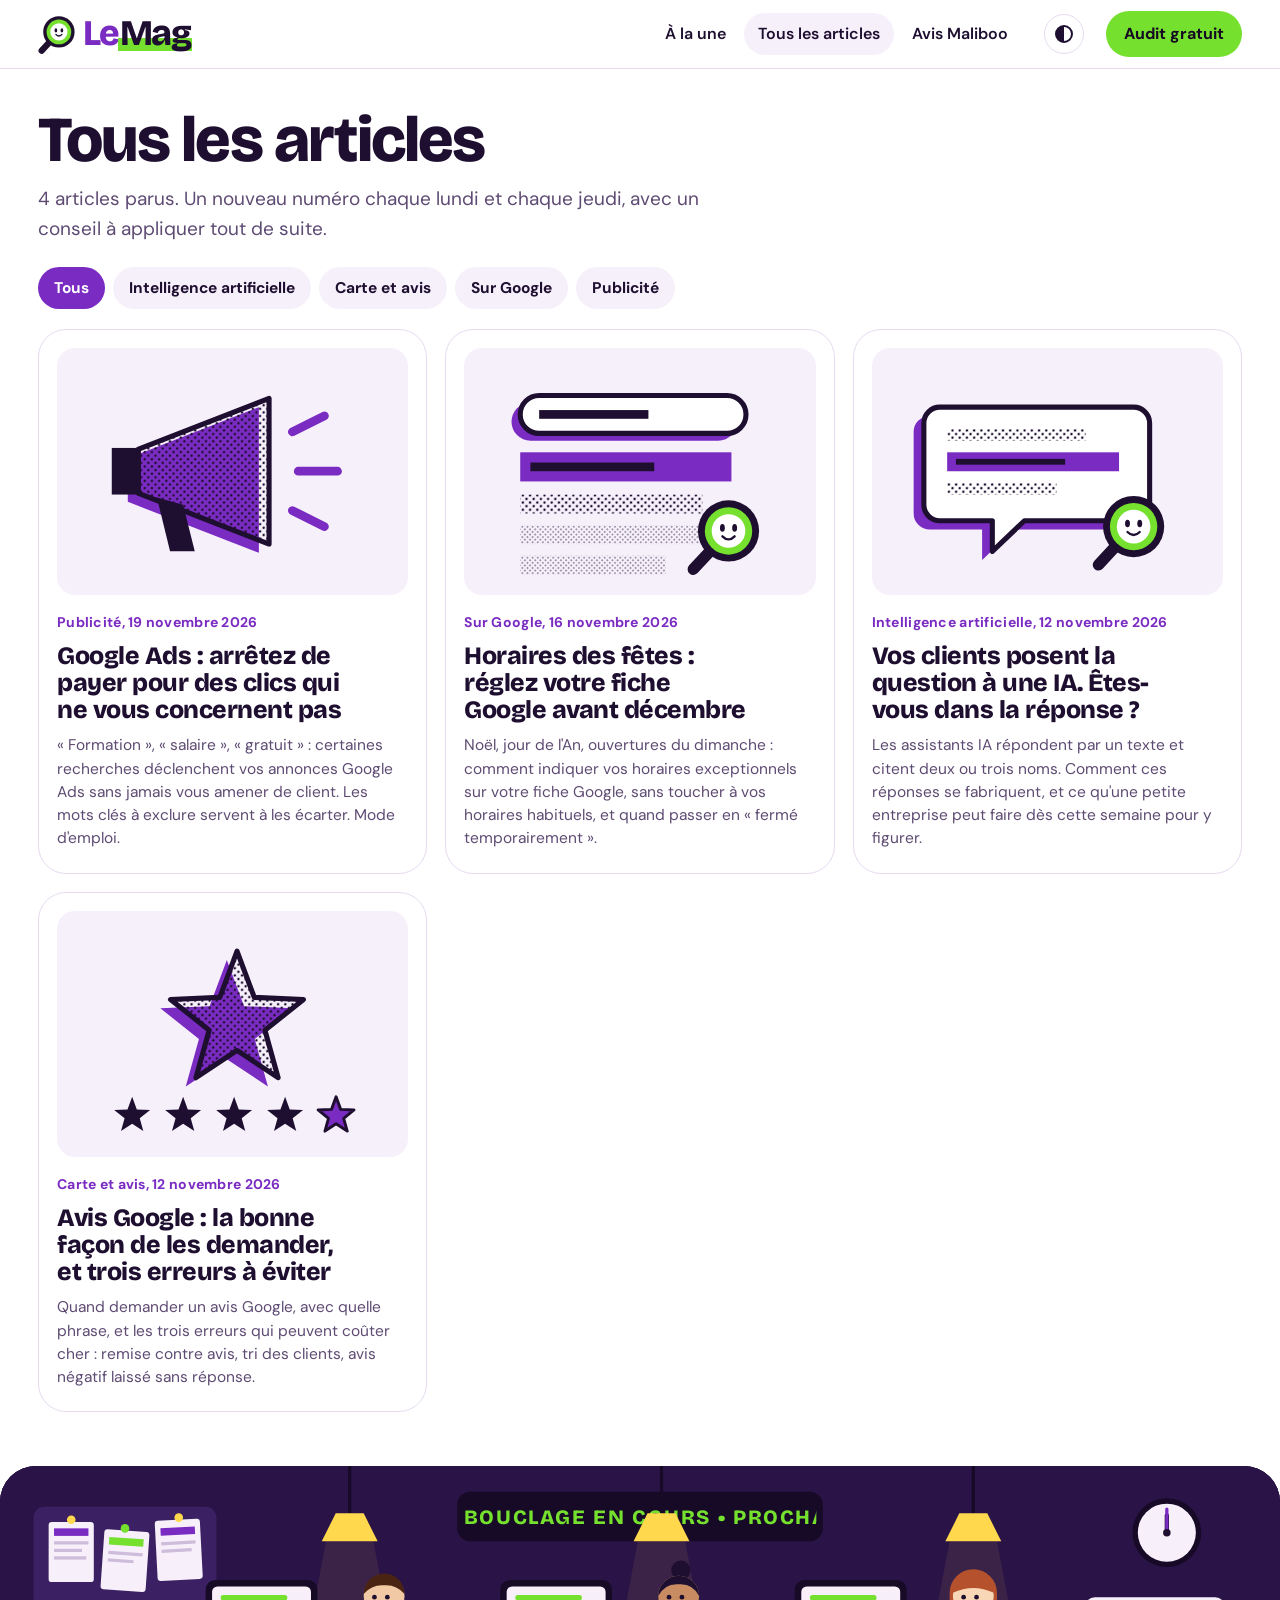
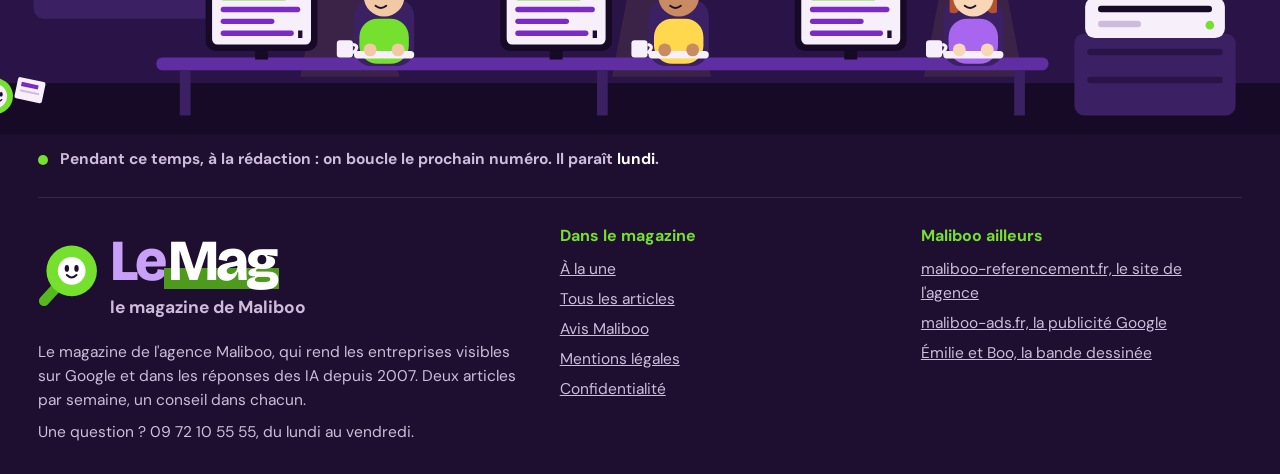
==== commit 21395e1d: "Article : Google Ads, les mots clés à exclure Co-Authored-By: Claude Opus 5.5 <noreply@anthropic.com" ====
--- a/docs/articles/index.html
+++ b/docs/articles/index.html
@@ -1 +1 @@
-<!doctype html><html lang="fr"><head><meta charset="utf-8"><meta name="viewport" content="width=device-width,initial-scale=1,viewport-fit=cover"><meta name="theme-color" content="#7A2BC2"><title>Tous les articles du Mag Maliboo, classés par rubrique</title><meta name="claude:viewport-fit-sides" content="cover"><meta name="description" content="Tous les articles du Mag Maliboo : Google, Google Maps et avis, intelligence artificielle, publicité. Deux nouveaux articles par semaine."><link rel="canonical" href="https://www.referencement-maliboo.com/articles/"><meta property="og:type" content="website"><meta property="og:site_name" content="Le Mag Maliboo"><meta property="og:locale" content="fr_FR"><meta property="og:title" content="Tous les articles du Mag Maliboo, classés par rubrique"><meta property="og:description" content="Tous les articles du Mag Maliboo : Google, Google Maps et avis, intelligence artificielle, publicité. Deux nouveaux articles par semaine."><meta property="og:url" content="https://www.referencement-maliboo.com/articles/"><link rel="alternate" type="application/rss+xml" title="Le Mag Maliboo" href="https://www.referencement-maliboo.com/flux.xml"><link rel="preconnect" href="https://fonts.googleapis.com"><link rel="preconnect" href="https://fonts.gstatic.com" crossorigin><link rel="stylesheet" href="https://fonts.googleapis.com/css2?family=Bricolage+Grotesque:opsz,wght@12..96,500..800&family=DM+Sans:ital,opsz,wght@0,9..40,400..700;1,9..40,400..700&display=swap"><link rel="icon" href="../favicon.svg" type="image/svg+xml"><link rel="stylesheet" href="../assets/mag.css"></head><body><a class="evite" href="#contenu">Aller au contenu</a><div class="lecture" aria-hidden="true"></div><header class="barre"><div class="w"><a class="logo" href="../" aria-label="Le Mag, le magazine de Maliboo : retour à la une"><svg viewBox="-56 -48 108 108" aria-hidden="true"><path class="manche" d="M-22,24 L-46,50" stroke-width="17" stroke-linecap="round" fill="none"/><circle class="anneau" r="42"/><circle class="lentille" r="33"/><circle class="verre" r="23"/><ellipse class="oeil" cx="-8" cy="-4" rx="3.6" ry="5.6" fill="#1E0F30"/><ellipse class="oeil" cx="8" cy="-4" rx="3.6" ry="5.6" fill="#1E0F30"/><path d="M-8,7 q8,8 16,0" stroke="#1E0F30" stroke-width="3.4" fill="none" stroke-linecap="round"/></svg><span aria-hidden="true"><u>Le</u><mark>Mag</mark></span></a><nav aria-label="Rubriques"><a href="../">À la une</a><a href="../articles/" aria-current="page">Tous les articles</a><a href="../avis-maliboo/">Avis Maliboo</a></nav><button class="ed" type="button" data-edition aria-label="Passer du mode clair au mode sombre"><i class="lune" aria-hidden="true"></i></button><a class="cta" href="https://www.maliboo-referencement.fr/agence-seo-resultats-garantis/">Audit gratuit</a></div></header><main id="contenu"><div class="w"><header class="page-tete"><h1>Tous les articles</h1><p>3 articles parus. Un nouveau numéro chaque lundi et chaque jeudi, avec un conseil à appliquer tout de suite.</p></header><div class="filtres" role="group" aria-label="Filtrer par rubrique"><button type="button" data-filtre="tous" aria-pressed="true">Tous</button><button type="button" data-filtre="ia" aria-pressed="false">Intelligence artificielle</button><button type="button" data-filtre="avis" aria-pressed="false">Carte et avis</button><button type="button" data-filtre="google" aria-pressed="false">Sur Google</button></div><div class="grille"><article class="carte c-mini" data-rub="google"><figure class="vignette"><svg viewBox="0 0 400 300" role="img" aria-label="Illustration : Horaires des fêtes : réglez votre fiche Google avant décembre"><defs><pattern id="trame" width="7" height="7" patternUnits="userSpaceOnUse" patternTransform="rotate(45)"><circle cx="3.5" cy="3.5" r="1.7" class="tr"/></pattern><pattern id="trame2" width="5" height="5" patternUnits="userSpaceOnUse" patternTransform="rotate(45)"><circle cx="2.5" cy="2.5" r=".9" class="tr"/></pattern></defs><g class="v"><rect x="36" y="46" width="310" height="52" rx="26" class="ver" transform="translate(-12,10)"/></g><rect x="36" y="46" width="310" height="52" rx="26" class="pap"/><rect x="36" y="46" width="310" height="52" rx="26" class="s-enc" stroke-width="7"/><rect x="62" y="66" width="150" height="12" class="enc"/><g class="v"><rect x="36" y="124" width="290" height="40" class="ver"/></g><rect x="50" y="138" width="170" height="12" class="enc"/><rect x="36" y="182" width="250" height="26" fill="url(#trame)"/><rect x="36" y="224" width="270" height="26" fill="url(#trame2)"/><rect x="36" y="266" width="200" height="26" fill="url(#trame2)"/><g transform="translate(322,232) scale(1.05)"><path d="M-20,22 L-46,50" class="s-enc" stroke-width="15" stroke-linecap="round"/><circle r="40" class="enc"/><circle r="31" class="ver boo"/><circle r="22" class="pap"/><ellipse cx="-8" cy="-4" rx="3.2" ry="5" class="enc oeil"/><ellipse cx="8" cy="-4" rx="3.2" ry="5" class="enc oeil"/><path d="M-8,7 q8,8 16,0" class="s-enc" stroke-width="3" stroke-linecap="round"/></g></svg></figure><span class="etq">Sur Google, 16 novembre 2026</span><h3><a href="../horaires-des-fetes-fiche-google/">Horaires des fêtes : réglez votre fiche Google avant décembre</a></h3><p>Noël, jour de l&#x27;An, ouvertures du dimanche : comment indiquer vos horaires exceptionnels sur votre fiche Google, sans toucher à vos horaires habituels, et quand passer en « fermé temporairement ».</p></article><article class="carte c-mini" data-rub="ia"><figure class="vignette"><svg viewBox="0 0 400 300" role="img" aria-label="Illustration : Vos clients posent la question à une IA. Êtes-vous dans la réponse ?"><defs><pattern id="trame" width="7" height="7" patternUnits="userSpaceOnUse" patternTransform="rotate(45)"><circle cx="3.5" cy="3.5" r="1.7" class="tr"/></pattern><pattern id="trame2" width="5" height="5" patternUnits="userSpaceOnUse" patternTransform="rotate(45)"><circle cx="2.5" cy="2.5" r=".9" class="tr"/></pattern></defs><g class="v"><path d="M52,62 h266 a22,22 0 0 1 22,22 v112 a22,22 0 0 1 -22,22 h-150 l-44,42 v-42 h-72 a22,22 0 0 1 -22,-22 v-112 a22,22 0 0 1 22,-22z" class="ver" transform="translate(-14,12)"/></g><path d="M52,62 h266 a22,22 0 0 1 22,22 v112 a22,22 0 0 1 -22,22 h-150 l-44,42 v-42 h-72 a22,22 0 0 1 -22,-22 v-112 a22,22 0 0 1 22,-22z" class="pap"/><path d="M52,62 h266 a22,22 0 0 1 22,22 v112 a22,22 0 0 1 -22,22 h-150 l-44,42 v-42 h-72 a22,22 0 0 1 -22,-22 v-112 a22,22 0 0 1 22,-22z" class="s-enc" stroke-width="7" stroke-linejoin="round"/><rect x="62" y="92" width="190" height="16" fill="url(#trame)"/><g class="v"><rect x="62" y="124" width="236" height="26" class="ver"/></g><rect x="74" y="133" width="150" height="8" class="enc"/><rect x="62" y="166" width="150" height="16" fill="url(#trame)"/><g transform="translate(318,226) scale(1.05)"><path d="M-20,22 L-46,50" class="s-enc" stroke-width="15" stroke-linecap="round"/><circle r="40" class="enc"/><circle r="31" class="ver boo"/><circle r="22" class="pap"/><ellipse cx="-8" cy="-4" rx="3.2" ry="5" class="enc oeil"/><ellipse cx="8" cy="-4" rx="3.2" ry="5" class="enc oeil"/><path d="M-8,7 q8,8 16,0" class="s-enc" stroke-width="3" stroke-linecap="round"/></g></svg></figure><span class="etq">Intelligence artificielle, 12 novembre 2026</span><h3><a href="../vos-clients-posent-la-question-a-une-ia/">Vos clients posent la question à une IA. Êtes-vous dans la réponse ?</a></h3><p>Les assistants IA répondent par un texte et citent deux ou trois noms. Comment ces réponses se fabriquent, et ce qu&#x27;une petite entreprise peut faire dès cette semaine pour y figurer.</p></article><article class="carte c-mini" data-rub="avis"><figure class="vignette"><svg viewBox="0 0 400 300" role="img" aria-label="Illustration : Avis Google : la bonne façon de les demander, et trois erreurs à éviter"><defs><pattern id="trame" width="7" height="7" patternUnits="userSpaceOnUse" patternTransform="rotate(45)"><circle cx="3.5" cy="3.5" r="1.7" class="tr"/></pattern><pattern id="trame2" width="5" height="5" patternUnits="userSpaceOnUse" patternTransform="rotate(45)"><circle cx="2.5" cy="2.5" r=".9" class="tr"/></pattern></defs><g class="v"><polygon points="206.0,36.0 229.7,99.4 297.3,102.3 244.3,144.5 262.4,209.7 206.0,172.3 149.6,209.7 167.7,144.5 114.7,102.3 182.3,99.4" class="ver" transform="translate(-14,12)"/></g><polygon points="206.0,36.0 229.7,99.4 297.3,102.3 244.3,144.5 262.4,209.7 206.0,172.3 149.6,209.7 167.7,144.5 114.7,102.3 182.3,99.4" fill="url(#trame)"/><polygon points="206.0,36.0 229.7,99.4 297.3,102.3 244.3,144.5 262.4,209.7 206.0,172.3 149.6,209.7 167.7,144.5 114.7,102.3 182.3,99.4" class="s-enc" stroke-width="7" stroke-linejoin="round"/><polygon points="62.0,236.0 68.4,253.2 86.7,254.0 72.4,265.4 77.3,283.0 62.0,272.9 46.7,283.0 51.6,265.4 37.3,254.0 55.6,253.2" class="enc"/><polygon points="132.0,236.0 138.4,253.2 156.7,254.0 142.4,265.4 147.3,283.0 132.0,272.9 116.7,283.0 121.6,265.4 107.3,254.0 125.6,253.2" class="enc"/><polygon points="202.0,236.0 208.4,253.2 226.7,254.0 212.4,265.4 217.3,283.0 202.0,272.9 186.7,283.0 191.6,265.4 177.3,254.0 195.6,253.2" class="enc"/><polygon points="272.0,236.0 278.4,253.2 296.7,254.0 282.4,265.4 287.3,283.0 272.0,272.9 256.7,283.0 261.6,265.4 247.3,254.0 265.6,253.2" class="enc"/><g class="v"><polygon points="342.0,236.0 348.4,253.2 366.7,254.0 352.4,265.4 357.3,283.0 342.0,272.9 326.7,283.0 331.6,265.4 317.3,254.0 335.6,253.2" class="ver"/></g><polygon points="342.0,236.0 348.4,253.2 366.7,254.0 352.4,265.4 357.3,283.0 342.0,272.9 326.7,283.0 331.6,265.4 317.3,254.0 335.6,253.2" class="s-enc" stroke-width="4" stroke-linejoin="round"/></svg></figure><span class="etq">Carte et avis, 12 novembre 2026</span><h3><a href="../avis-google-la-bonne-facon-de-les-demander/">Avis Google : la bonne façon de les demander, et trois erreurs à éviter</a></h3><p>Quand demander un avis Google, avec quelle phrase, et les trois erreurs qui peuvent coûter cher : remise contre avis, tri des clients, avis négatif laissé sans réponse.</p></article></div><p class="vide" hidden>Aucun article dans cette rubrique pour le moment.</p></div></main><footer class="pied"><svg class="redac" viewBox="0 0 1200 250" preserveAspectRatio="xMidYMax slice" role="img" aria-label="La rédaction du Mag au travail : trois journalistes tapent leurs articles, l'imprimante sort des pages, Boo court porter une feuille."><defs><clipPath id="ledc"><rect x="436" y="30" width="328" height="34" rx="8"/></clipPath></defs><rect width="1200" height="250" fill="#1E0F30"/><rect width="1200" height="202" fill="#2A1447"/><rect y="202" width="1200" height="48" fill="#160A26"/><rect x="36" y="38" width="170" height="104" rx="10" fill="#3B2163"/><g fill="#F7F0FB"><rect x="50" y="52" width="42" height="56" rx="3"/><rect x="100" y="60" width="42" height="56" rx="3" transform="rotate(4 121 88)"/><rect x="150" y="50" width="42" height="56" rx="3" transform="rotate(-3 171 78)"/></g><g fill="#7A2BC2"><rect x="55" y="58" width="32" height="7"/><rect x="155" y="57" width="32" height="7" transform="rotate(-3 171 78)"/></g><rect x="105" y="67" width="32" height="7" fill="#76E02F" transform="rotate(4 121 88)"/><g fill="#CDBCDA"><rect x="55" y="70" width="32" height="3"/><rect x="55" y="77" width="26" height="3"/><rect x="55" y="84" width="30" height="3"/><rect x="105" y="80" width="32" height="3" transform="rotate(4 121 88)"/><rect x="105" y="87" width="24" height="3" transform="rotate(4 121 88)"/><rect x="155" y="70" width="32" height="3" transform="rotate(-3 171 78)"/><rect x="155" y="77" width="28" height="3" transform="rotate(-3 171 78)"/></g><circle cx="71" cy="50" r="4" fill="#FFD84D"/><circle cx="121" cy="58" r="4" fill="#76E02F"/><circle cx="171" cy="48" r="4" fill="#FFD84D"/><rect x="430" y="24" width="340" height="46" rx="12" fill="#160A26"/><g clip-path="url(#ledc)"><text class="fil-led" data-led x="436" y="54" font-size="19" fill="#76E02F" letter-spacing="1.5">BOUCLAGE EN COURS   •   PROCHAIN NUMÉRO LUNDI ET JEUDI   •   DEUX ARTICLES PAR SEMAINE</text></g><circle cx="1090" cy="62" r="32" fill="#160A26"/><circle cx="1090" cy="62" r="27" fill="#F7F0FB"/><path class="aig aig2" d="M1090,62 V46" stroke="#1E0F30" stroke-width="4" stroke-linecap="round"/><path class="aig" d="M1090,62 V40" stroke="#7A2BC2" stroke-width="3" stroke-linecap="round"/><circle cx="1090" cy="62" r="3.5" fill="#1E0F30"/><g class="lampe l1" style="transform-origin:330px 0px"><path d="M330,0 V44" stroke="#160A26" stroke-width="3"/><path d="M284,196 L308,70 H352 L376,196 Z" fill="#FFD84D" opacity=".08"/><path d="M304,70 L317,44 H343 L356,70 Z" fill="#FFD84D"/></g><g class="lampe l2" style="transform-origin:620px 0px"><path d="M620,0 V44" stroke="#160A26" stroke-width="3"/><path d="M574,196 L598,70 H642 L666,196 Z" fill="#FFD84D" opacity=".08"/><path d="M594,70 L607,44 H633 L646,70 Z" fill="#FFD84D"/></g><g class="lampe l3" style="transform-origin:910px 0px"><path d="M910,0 V44" stroke="#160A26" stroke-width="3"/><path d="M864,196 L888,70 H932 L956,196 Z" fill="#FFD84D" opacity=".08"/><path d="M884,70 L897,44 H923 L936,70 Z" fill="#FFD84D"/></g><rect x="150" y="178" width="830" height="12" rx="6" fill="#5F2EA3"/><g fill="#3B2163"><rect x="172" y="190" width="10" height="42"/><rect x="560" y="190" width="10" height="42"/><rect x="948" y="190" width="10" height="42"/></g><rect x="196" y="106" width="104" height="66" rx="9" fill="#160A26"/><rect x="202" y="112" width="92" height="54" rx="5" fill="#F7F0FB"/><rect class="lg lg1" x="210" y="120" width="62" height="5" rx="2.5" fill="#76E02F" style="animation-delay:0.0s"/><rect class="lg lg2" x="210" y="131" width="74" height="5" rx="2.5" fill="#7A2BC2" style="animation-delay:0.5s"/><rect class="lg lg3" x="210" y="142" width="50" height="5" rx="2.5" fill="#7A2BC2" style="animation-delay:1.0s"/><rect class="lg lg4" x="210" y="153" width="68" height="5" rx="2.5" fill="#7A2BC2" style="animation-delay:1.5s"/><rect class="curseur" x="282" y="153" width="4" height="7" fill="#1E0F30"/><rect x="242" y="172" width="12" height="8" fill="#160A26"/><rect x="334" y="124" width="56" height="62" rx="16" fill="#3B2163"/><rect x="339" y="142" width="46" height="42" rx="17" fill="#76E02F"/><g class="tete t1"><circle cx="362" cy="121" r="19" fill="#F2C9A5"/><path d="M343,119 a19,19 0 0 1 38,0 q-8,-9 -19,-8 q-11,-1 -19,8z" fill="#4A2412"/><circle cx="353" cy="122" r="2.2" fill="#1E0F30"/><circle cx="365" cy="122" r="2.2" fill="#1E0F30"/><path d="M354,130 q5,4 10,0" stroke="#1E0F30" stroke-width="1.8" fill="none" stroke-linecap="round"/></g><rect x="334" y="172" width="56" height="7" rx="3.5" fill="#F7F0FB"/><circle class="main m1" cx="349" cy="171" r="6" fill="#F2C9A5"/><circle class="main m2" cx="375" cy="171" r="6" fill="#F2C9A5"/><rect x="318" y="162" width="15" height="16" rx="3" fill="#F7F0FB"/><path d="M333,166 q7,1 0,8" stroke="#F7F0FB" stroke-width="3" fill="none"/><path class="vap v1" d="M322,158 q-3,-5 0,-9 q3,-4 0,-8" stroke="#CDBCDA" stroke-width="2" fill="none" stroke-linecap="round"/><path class="vap v2" d="M326,158 q-3,-5 0,-9 q3,-4 0,-8" stroke="#CDBCDA" stroke-width="2" fill="none" stroke-linecap="round"/><path class="vap v3" d="M330,158 q-3,-5 0,-9 q3,-4 0,-8" stroke="#CDBCDA" stroke-width="2" fill="none" stroke-linecap="round"/><rect x="470" y="106" width="104" height="66" rx="9" fill="#160A26"/><rect x="476" y="112" width="92" height="54" rx="5" fill="#F7F0FB"/><rect class="lg lg1" x="484" y="120" width="62" height="5" rx="2.5" fill="#76E02F" style="animation-delay:0.7s"/><rect class="lg lg2" x="484" y="131" width="74" height="5" rx="2.5" fill="#7A2BC2" style="animation-delay:1.2s"/><rect class="lg lg3" x="484" y="142" width="50" height="5" rx="2.5" fill="#7A2BC2" style="animation-delay:1.7s"/><rect class="lg lg4" x="484" y="153" width="68" height="5" rx="2.5" fill="#7A2BC2" style="animation-delay:2.2s"/><rect class="curseur" x="556" y="153" width="4" height="7" fill="#1E0F30"/><rect x="516" y="172" width="12" height="8" fill="#160A26"/><rect x="608" y="124" width="56" height="62" rx="16" fill="#3B2163"/><rect x="613" y="142" width="46" height="42" rx="17" fill="#FFD84D"/><g class="tete t2"><circle cx="638" cy="97" r="9" fill="#1E0F30"/><circle cx="636" cy="121" r="19" fill="#C98B62"/><path d="M617,121 a19,19 0 0 1 38,0 q-6,-12 -19,-11 q-13,-1 -19,11z" fill="#1E0F30"/><circle cx="627" cy="122" r="2.2" fill="#1E0F30"/><circle cx="639" cy="122" r="2.2" fill="#1E0F30"/><path d="M628,130 q5,4 10,0" stroke="#1E0F30" stroke-width="1.8" fill="none" stroke-linecap="round"/></g><rect x="608" y="172" width="56" height="7" rx="3.5" fill="#F7F0FB"/><circle class="main m3" cx="623" cy="171" r="6" fill="#C98B62"/><circle class="main m4" cx="649" cy="171" r="6" fill="#C98B62"/><rect x="592" y="162" width="15" height="16" rx="3" fill="#F7F0FB"/><path d="M607,166 q7,1 0,8" stroke="#F7F0FB" stroke-width="3" fill="none"/><path class="vap v1" d="M596,158 q-3,-5 0,-9 q3,-4 0,-8" stroke="#CDBCDA" stroke-width="2" fill="none" stroke-linecap="round"/><path class="vap v2" d="M600,158 q-3,-5 0,-9 q3,-4 0,-8" stroke="#CDBCDA" stroke-width="2" fill="none" stroke-linecap="round"/><path class="vap v3" d="M604,158 q-3,-5 0,-9 q3,-4 0,-8" stroke="#CDBCDA" stroke-width="2" fill="none" stroke-linecap="round"/><rect x="744" y="106" width="104" height="66" rx="9" fill="#160A26"/><rect x="750" y="112" width="92" height="54" rx="5" fill="#F7F0FB"/><rect class="lg lg1" x="758" y="120" width="62" height="5" rx="2.5" fill="#76E02F" style="animation-delay:1.4s"/><rect class="lg lg2" x="758" y="131" width="74" height="5" rx="2.5" fill="#7A2BC2" style="animation-delay:1.9s"/><rect class="lg lg3" x="758" y="142" width="50" height="5" rx="2.5" fill="#7A2BC2" style="animation-delay:2.4s"/><rect class="lg lg4" x="758" y="153" width="68" height="5" rx="2.5" fill="#7A2BC2" style="animation-delay:2.9s"/><rect class="curseur" x="830" y="153" width="4" height="7" fill="#1E0F30"/><rect x="790" y="172" width="12" height="8" fill="#160A26"/><rect x="882" y="124" width="56" height="62" rx="16" fill="#3B2163"/><rect x="887" y="142" width="46" height="42" rx="17" fill="#A866EE"/><g class="tete t3"><path d="M888,136 v-18 a22,22 0 0 1 44,0 v18 q-7,3 -9,-3 h-26 q-2,6 -9,3z" fill="#B5522D"/><circle cx="910" cy="121" r="19" fill="#F7D7B5"/><path d="M891,118 a19,19 0 0 1 38,0 q-19,-9 -38,0z" fill="#B5522D"/><circle cx="901" cy="122" r="2.2" fill="#1E0F30"/><circle cx="913" cy="122" r="2.2" fill="#1E0F30"/><path d="M902,130 q5,4 10,0" stroke="#1E0F30" stroke-width="1.8" fill="none" stroke-linecap="round"/></g><rect x="882" y="172" width="56" height="7" rx="3.5" fill="#F7F0FB"/><circle class="main m5" cx="897" cy="171" r="6" fill="#F7D7B5"/><circle class="main m6" cx="923" cy="171" r="6" fill="#F7D7B5"/><rect x="866" y="162" width="15" height="16" rx="3" fill="#F7F0FB"/><path d="M881,166 q7,1 0,8" stroke="#F7F0FB" stroke-width="3" fill="none"/><path class="vap v1" d="M870,158 q-3,-5 0,-9 q3,-4 0,-8" stroke="#CDBCDA" stroke-width="2" fill="none" stroke-linecap="round"/><path class="vap v2" d="M874,158 q-3,-5 0,-9 q3,-4 0,-8" stroke="#CDBCDA" stroke-width="2" fill="none" stroke-linecap="round"/><path class="vap v3" d="M878,158 q-3,-5 0,-9 q3,-4 0,-8" stroke="#CDBCDA" stroke-width="2" fill="none" stroke-linecap="round"/><rect x="1004" y="156" width="150" height="76" rx="9" fill="#3B2163"/><rect x="1016" y="170" width="126" height="6" rx="3" fill="#2A1447"/><rect x="1016" y="196" width="126" height="6" rx="3" fill="#2A1447"/><g class="feuille f1"><rect x="1048" y="96" width="56" height="40" rx="3" fill="#F7F0FB"/><rect x="1054" y="103" width="34" height="6" fill="#7A2BC2"/><rect x="1054" y="114" width="44" height="3" fill="#CDBCDA"/><rect x="1054" y="121" width="38" height="3" fill="#CDBCDA"/></g><g class="feuille f2"><rect x="1048" y="96" width="56" height="40" rx="3" fill="#F7F0FB"/><rect x="1054" y="103" width="34" height="6" fill="#7A2BC2"/><rect x="1054" y="114" width="44" height="3" fill="#CDBCDA"/><rect x="1054" y="121" width="38" height="3" fill="#CDBCDA"/></g><g class="feuille f3"><rect x="1048" y="96" width="56" height="40" rx="3" fill="#F7F0FB"/><rect x="1054" y="103" width="34" height="6" fill="#7A2BC2"/><rect x="1054" y="114" width="44" height="3" fill="#CDBCDA"/><rect x="1054" y="121" width="38" height="3" fill="#CDBCDA"/></g><rect x="1014" y="122" width="130" height="38" rx="9" fill="#F7F0FB"/><rect x="1026" y="130" width="106" height="6" rx="3" fill="#160A26"/><circle class="del" cx="1130" cy="148" r="4" fill="#76E02F"/><rect x="1026" y="144" width="40" height="6" rx="3" fill="#CDBCDA"/><g class="coursier"><g><g transform="translate(0,214) scale(.42)"><path d="M-20,22 L-46,50" stroke="#55B81E" stroke-width="15" stroke-linecap="round"/><circle r="40" fill="#76E02F"/><circle r="27" fill="#F7F0FB"/><ellipse cx="-2" cy="-4" rx="3.4" ry="5.2" fill="#1E0F30"/><ellipse cx="14" cy="-4" rx="3.4" ry="5.2" fill="#1E0F30"/><path d="M-1,8 q8,7 16,0" stroke="#1E0F30" stroke-width="3.4" fill="none" stroke-linecap="round"/></g><g transform="translate(22,196) rotate(12)"><rect width="26" height="20" rx="2" fill="#F7F0FB"/><rect x="4" y="4" width="16" height="4" fill="#7A2BC2"/><rect x="4" y="11" width="18" height="2" fill="#CDBCDA"/></g></g></g></svg><div class="w"><p class="legende"><i aria-hidden="true"></i><span>Pendant ce temps, à la rédaction : on boucle le prochain numéro. Il paraît <b data-prochain>lundi et jeudi</b>.</span></p><div class="g"><div><a class="logo grand" href="../" aria-label="Le Mag, le magazine de Maliboo : retour à la une"><svg viewBox="-56 -48 108 108" aria-hidden="true"><path class="manche" d="M-22,24 L-46,50" stroke-width="17" stroke-linecap="round" fill="none"/><circle class="anneau" r="42"/><circle class="lentille" r="33"/><circle class="verre" r="23"/><ellipse class="oeil" cx="-8" cy="-4" rx="3.6" ry="5.6" fill="#1E0F30"/><ellipse class="oeil" cx="8" cy="-4" rx="3.6" ry="5.6" fill="#1E0F30"/><path d="M-8,7 q8,8 16,0" stroke="#1E0F30" stroke-width="3.4" fill="none" stroke-linecap="round"/></svg><span aria-hidden="true"><u>Le</u><mark>Mag</mark><small>le magazine de Maliboo</small></span></a><p style="margin-top:20px">Le magazine de l'agence Maliboo, qui rend les entreprises visibles sur Google et dans les réponses des IA depuis 2007. Deux articles par semaine, un conseil dans chacun.</p><p style="margin-top:8px">Une question ? 09 72 10 55 55, du lundi au vendredi.</p></div><div><h3>Dans le magazine</h3><ul><li><a href="../">À la une</a></li><li><a href="../articles/">Tous les articles</a></li><li><a href="../avis-maliboo/">Avis Maliboo</a></li><li><a href="../mentions-legales/">Mentions légales</a></li><li><a href="../confidentialite/">Confidentialité</a></li></ul></div><div><h3>Maliboo ailleurs</h3><ul><li><a href="https://www.maliboo-referencement.fr/">maliboo-referencement.fr, le site de l'agence</a></li><li><a href="https://maliboo-ads.fr/">maliboo-ads.fr, la publicité Google</a></li><li><a href="https://referencement-maliboo.fr/">Émilie et Boo, la bande dessinée</a></li></ul></div></div></div></footer><script defer src="../assets/mag.js"></script></body></html>+<!doctype html><html lang="fr"><head><meta charset="utf-8"><meta name="viewport" content="width=device-width,initial-scale=1,viewport-fit=cover"><meta name="theme-color" content="#7A2BC2"><title>Tous les articles du Mag Maliboo, classés par rubrique</title><meta name="claude:viewport-fit-sides" content="cover"><meta name="description" content="Tous les articles du Mag Maliboo : Google, Google Maps et avis, intelligence artificielle, publicité. Deux nouveaux articles par semaine."><link rel="canonical" href="https://www.referencement-maliboo.com/articles/"><meta property="og:type" content="website"><meta property="og:site_name" content="Le Mag Maliboo"><meta property="og:locale" content="fr_FR"><meta property="og:title" content="Tous les articles du Mag Maliboo, classés par rubrique"><meta property="og:description" content="Tous les articles du Mag Maliboo : Google, Google Maps et avis, intelligence artificielle, publicité. Deux nouveaux articles par semaine."><meta property="og:url" content="https://www.referencement-maliboo.com/articles/"><link rel="alternate" type="application/rss+xml" title="Le Mag Maliboo" href="https://www.referencement-maliboo.com/flux.xml"><link rel="preconnect" href="https://fonts.googleapis.com"><link rel="preconnect" href="https://fonts.gstatic.com" crossorigin><link rel="stylesheet" href="https://fonts.googleapis.com/css2?family=Bricolage+Grotesque:opsz,wght@12..96,500..800&family=DM+Sans:ital,opsz,wght@0,9..40,400..700;1,9..40,400..700&display=swap"><link rel="icon" href="../favicon.svg" type="image/svg+xml"><link rel="stylesheet" href="../assets/mag.css"></head><body><a class="evite" href="#contenu">Aller au contenu</a><div class="lecture" aria-hidden="true"></div><header class="barre"><div class="w"><a class="logo" href="../" aria-label="Le Mag, le magazine de Maliboo : retour à la une"><svg viewBox="-56 -48 108 108" aria-hidden="true"><path class="manche" d="M-22,24 L-46,50" stroke-width="17" stroke-linecap="round" fill="none"/><circle class="anneau" r="42"/><circle class="lentille" r="33"/><circle class="verre" r="23"/><ellipse class="oeil" cx="-8" cy="-4" rx="3.6" ry="5.6" fill="#1E0F30"/><ellipse class="oeil" cx="8" cy="-4" rx="3.6" ry="5.6" fill="#1E0F30"/><path d="M-8,7 q8,8 16,0" stroke="#1E0F30" stroke-width="3.4" fill="none" stroke-linecap="round"/></svg><span aria-hidden="true"><u>Le</u><mark>Mag</mark></span></a><nav aria-label="Rubriques"><a href="../">À la une</a><a href="../articles/" aria-current="page">Tous les articles</a><a href="../avis-maliboo/">Avis Maliboo</a></nav><button class="ed" type="button" data-edition aria-label="Passer du mode clair au mode sombre"><i class="lune" aria-hidden="true"></i></button><a class="cta" href="https://www.maliboo-referencement.fr/agence-seo-resultats-garantis/">Audit gratuit</a></div></header><main id="contenu"><div class="w"><header class="page-tete"><h1>Tous les articles</h1><p>4 articles parus. Un nouveau numéro chaque lundi et chaque jeudi, avec un conseil à appliquer tout de suite.</p></header><div class="filtres" role="group" aria-label="Filtrer par rubrique"><button type="button" data-filtre="tous" aria-pressed="true">Tous</button><button type="button" data-filtre="ia" aria-pressed="false">Intelligence artificielle</button><button type="button" data-filtre="avis" aria-pressed="false">Carte et avis</button><button type="button" data-filtre="google" aria-pressed="false">Sur Google</button><button type="button" data-filtre="pub" aria-pressed="false">Publicité</button></div><div class="grille"><article class="carte c-mini" data-rub="pub"><figure class="vignette"><svg viewBox="0 0 400 300" role="img" aria-label="Illustration : Google Ads : arrêtez de payer pour des clics qui ne vous concernent pas"><defs><pattern id="trame" width="7" height="7" patternUnits="userSpaceOnUse" patternTransform="rotate(45)"><circle cx="3.5" cy="3.5" r="1.7" class="tr"/></pattern><pattern id="trame2" width="5" height="5" patternUnits="userSpaceOnUse" patternTransform="rotate(45)"><circle cx="2.5" cy="2.5" r=".9" class="tr"/></pattern></defs><g class="v"><path d="M70,120 L250,50 V250 L70,180z" class="ver" transform="translate(-14,12)"/></g><path d="M70,120 L250,50 V250 L70,180z" fill="url(#trame)"/><path d="M70,120 L250,50 V250 L70,180z" class="s-enc" stroke-width="7" stroke-linejoin="round"/><rect x="34" y="118" width="40" height="64" class="enc"/><path d="M96,186 l18,74 h34 l-16,-64" class="enc"/><g class="v"><path d="M282,96 l44,-22 M290,150 h54 M282,204 l44,22" class="s-ver" stroke-width="12" stroke-linecap="round"/></g></svg></figure><span class="etq">Publicité, 19 novembre 2026</span><h3><a href="../google-ads-mots-cles-a-exclure/">Google Ads : arrêtez de payer pour des clics qui ne vous concernent pas</a></h3><p>« Formation », « salaire », « gratuit » : certaines recherches déclenchent vos annonces Google Ads sans jamais vous amener de client. Les mots clés à exclure servent à les écarter. Mode d&#x27;emploi.</p></article><article class="carte c-mini" data-rub="google"><figure class="vignette"><svg viewBox="0 0 400 300" role="img" aria-label="Illustration : Horaires des fêtes : réglez votre fiche Google avant décembre"><defs><pattern id="trame" width="7" height="7" patternUnits="userSpaceOnUse" patternTransform="rotate(45)"><circle cx="3.5" cy="3.5" r="1.7" class="tr"/></pattern><pattern id="trame2" width="5" height="5" patternUnits="userSpaceOnUse" patternTransform="rotate(45)"><circle cx="2.5" cy="2.5" r=".9" class="tr"/></pattern></defs><g class="v"><rect x="36" y="46" width="310" height="52" rx="26" class="ver" transform="translate(-12,10)"/></g><rect x="36" y="46" width="310" height="52" rx="26" class="pap"/><rect x="36" y="46" width="310" height="52" rx="26" class="s-enc" stroke-width="7"/><rect x="62" y="66" width="150" height="12" class="enc"/><g class="v"><rect x="36" y="124" width="290" height="40" class="ver"/></g><rect x="50" y="138" width="170" height="12" class="enc"/><rect x="36" y="182" width="250" height="26" fill="url(#trame)"/><rect x="36" y="224" width="270" height="26" fill="url(#trame2)"/><rect x="36" y="266" width="200" height="26" fill="url(#trame2)"/><g transform="translate(322,232) scale(1.05)"><path d="M-20,22 L-46,50" class="s-enc" stroke-width="15" stroke-linecap="round"/><circle r="40" class="enc"/><circle r="31" class="ver boo"/><circle r="22" class="pap"/><ellipse cx="-8" cy="-4" rx="3.2" ry="5" class="enc oeil"/><ellipse cx="8" cy="-4" rx="3.2" ry="5" class="enc oeil"/><path d="M-8,7 q8,8 16,0" class="s-enc" stroke-width="3" stroke-linecap="round"/></g></svg></figure><span class="etq">Sur Google, 16 novembre 2026</span><h3><a href="../horaires-des-fetes-fiche-google/">Horaires des fêtes : réglez votre fiche Google avant décembre</a></h3><p>Noël, jour de l&#x27;An, ouvertures du dimanche : comment indiquer vos horaires exceptionnels sur votre fiche Google, sans toucher à vos horaires habituels, et quand passer en « fermé temporairement ».</p></article><article class="carte c-mini" data-rub="ia"><figure class="vignette"><svg viewBox="0 0 400 300" role="img" aria-label="Illustration : Vos clients posent la question à une IA. Êtes-vous dans la réponse ?"><defs><pattern id="trame" width="7" height="7" patternUnits="userSpaceOnUse" patternTransform="rotate(45)"><circle cx="3.5" cy="3.5" r="1.7" class="tr"/></pattern><pattern id="trame2" width="5" height="5" patternUnits="userSpaceOnUse" patternTransform="rotate(45)"><circle cx="2.5" cy="2.5" r=".9" class="tr"/></pattern></defs><g class="v"><path d="M52,62 h266 a22,22 0 0 1 22,22 v112 a22,22 0 0 1 -22,22 h-150 l-44,42 v-42 h-72 a22,22 0 0 1 -22,-22 v-112 a22,22 0 0 1 22,-22z" class="ver" transform="translate(-14,12)"/></g><path d="M52,62 h266 a22,22 0 0 1 22,22 v112 a22,22 0 0 1 -22,22 h-150 l-44,42 v-42 h-72 a22,22 0 0 1 -22,-22 v-112 a22,22 0 0 1 22,-22z" class="pap"/><path d="M52,62 h266 a22,22 0 0 1 22,22 v112 a22,22 0 0 1 -22,22 h-150 l-44,42 v-42 h-72 a22,22 0 0 1 -22,-22 v-112 a22,22 0 0 1 22,-22z" class="s-enc" stroke-width="7" stroke-linejoin="round"/><rect x="62" y="92" width="190" height="16" fill="url(#trame)"/><g class="v"><rect x="62" y="124" width="236" height="26" class="ver"/></g><rect x="74" y="133" width="150" height="8" class="enc"/><rect x="62" y="166" width="150" height="16" fill="url(#trame)"/><g transform="translate(318,226) scale(1.05)"><path d="M-20,22 L-46,50" class="s-enc" stroke-width="15" stroke-linecap="round"/><circle r="40" class="enc"/><circle r="31" class="ver boo"/><circle r="22" class="pap"/><ellipse cx="-8" cy="-4" rx="3.2" ry="5" class="enc oeil"/><ellipse cx="8" cy="-4" rx="3.2" ry="5" class="enc oeil"/><path d="M-8,7 q8,8 16,0" class="s-enc" stroke-width="3" stroke-linecap="round"/></g></svg></figure><span class="etq">Intelligence artificielle, 12 novembre 2026</span><h3><a href="../vos-clients-posent-la-question-a-une-ia/">Vos clients posent la question à une IA. Êtes-vous dans la réponse ?</a></h3><p>Les assistants IA répondent par un texte et citent deux ou trois noms. Comment ces réponses se fabriquent, et ce qu&#x27;une petite entreprise peut faire dès cette semaine pour y figurer.</p></article><article class="carte c-mini" data-rub="avis"><figure class="vignette"><svg viewBox="0 0 400 300" role="img" aria-label="Illustration : Avis Google : la bonne façon de les demander, et trois erreurs à éviter"><defs><pattern id="trame" width="7" height="7" patternUnits="userSpaceOnUse" patternTransform="rotate(45)"><circle cx="3.5" cy="3.5" r="1.7" class="tr"/></pattern><pattern id="trame2" width="5" height="5" patternUnits="userSpaceOnUse" patternTransform="rotate(45)"><circle cx="2.5" cy="2.5" r=".9" class="tr"/></pattern></defs><g class="v"><polygon points="206.0,36.0 229.7,99.4 297.3,102.3 244.3,144.5 262.4,209.7 206.0,172.3 149.6,209.7 167.7,144.5 114.7,102.3 182.3,99.4" class="ver" transform="translate(-14,12)"/></g><polygon points="206.0,36.0 229.7,99.4 297.3,102.3 244.3,144.5 262.4,209.7 206.0,172.3 149.6,209.7 167.7,144.5 114.7,102.3 182.3,99.4" fill="url(#trame)"/><polygon points="206.0,36.0 229.7,99.4 297.3,102.3 244.3,144.5 262.4,209.7 206.0,172.3 149.6,209.7 167.7,144.5 114.7,102.3 182.3,99.4" class="s-enc" stroke-width="7" stroke-linejoin="round"/><polygon points="62.0,236.0 68.4,253.2 86.7,254.0 72.4,265.4 77.3,283.0 62.0,272.9 46.7,283.0 51.6,265.4 37.3,254.0 55.6,253.2" class="enc"/><polygon points="132.0,236.0 138.4,253.2 156.7,254.0 142.4,265.4 147.3,283.0 132.0,272.9 116.7,283.0 121.6,265.4 107.3,254.0 125.6,253.2" class="enc"/><polygon points="202.0,236.0 208.4,253.2 226.7,254.0 212.4,265.4 217.3,283.0 202.0,272.9 186.7,283.0 191.6,265.4 177.3,254.0 195.6,253.2" class="enc"/><polygon points="272.0,236.0 278.4,253.2 296.7,254.0 282.4,265.4 287.3,283.0 272.0,272.9 256.7,283.0 261.6,265.4 247.3,254.0 265.6,253.2" class="enc"/><g class="v"><polygon points="342.0,236.0 348.4,253.2 366.7,254.0 352.4,265.4 357.3,283.0 342.0,272.9 326.7,283.0 331.6,265.4 317.3,254.0 335.6,253.2" class="ver"/></g><polygon points="342.0,236.0 348.4,253.2 366.7,254.0 352.4,265.4 357.3,283.0 342.0,272.9 326.7,283.0 331.6,265.4 317.3,254.0 335.6,253.2" class="s-enc" stroke-width="4" stroke-linejoin="round"/></svg></figure><span class="etq">Carte et avis, 12 novembre 2026</span><h3><a href="../avis-google-la-bonne-facon-de-les-demander/">Avis Google : la bonne façon de les demander, et trois erreurs à éviter</a></h3><p>Quand demander un avis Google, avec quelle phrase, et les trois erreurs qui peuvent coûter cher : remise contre avis, tri des clients, avis négatif laissé sans réponse.</p></article></div><p class="vide" hidden>Aucun article dans cette rubrique pour le moment.</p></div></main><footer class="pied"><svg class="redac" viewBox="0 0 1200 250" preserveAspectRatio="xMidYMax slice" role="img" aria-label="La rédaction du Mag au travail : trois journalistes tapent leurs articles, l'imprimante sort des pages, Boo court porter une feuille."><defs><clipPath id="ledc"><rect x="436" y="30" width="328" height="34" rx="8"/></clipPath></defs><rect width="1200" height="250" fill="#1E0F30"/><rect width="1200" height="202" fill="#2A1447"/><rect y="202" width="1200" height="48" fill="#160A26"/><rect x="36" y="38" width="170" height="104" rx="10" fill="#3B2163"/><g fill="#F7F0FB"><rect x="50" y="52" width="42" height="56" rx="3"/><rect x="100" y="60" width="42" height="56" rx="3" transform="rotate(4 121 88)"/><rect x="150" y="50" width="42" height="56" rx="3" transform="rotate(-3 171 78)"/></g><g fill="#7A2BC2"><rect x="55" y="58" width="32" height="7"/><rect x="155" y="57" width="32" height="7" transform="rotate(-3 171 78)"/></g><rect x="105" y="67" width="32" height="7" fill="#76E02F" transform="rotate(4 121 88)"/><g fill="#CDBCDA"><rect x="55" y="70" width="32" height="3"/><rect x="55" y="77" width="26" height="3"/><rect x="55" y="84" width="30" height="3"/><rect x="105" y="80" width="32" height="3" transform="rotate(4 121 88)"/><rect x="105" y="87" width="24" height="3" transform="rotate(4 121 88)"/><rect x="155" y="70" width="32" height="3" transform="rotate(-3 171 78)"/><rect x="155" y="77" width="28" height="3" transform="rotate(-3 171 78)"/></g><circle cx="71" cy="50" r="4" fill="#FFD84D"/><circle cx="121" cy="58" r="4" fill="#76E02F"/><circle cx="171" cy="48" r="4" fill="#FFD84D"/><rect x="430" y="24" width="340" height="46" rx="12" fill="#160A26"/><g clip-path="url(#ledc)"><text class="fil-led" data-led x="436" y="54" font-size="19" fill="#76E02F" letter-spacing="1.5">BOUCLAGE EN COURS   •   PROCHAIN NUMÉRO LUNDI ET JEUDI   •   DEUX ARTICLES PAR SEMAINE</text></g><circle cx="1090" cy="62" r="32" fill="#160A26"/><circle cx="1090" cy="62" r="27" fill="#F7F0FB"/><path class="aig aig2" d="M1090,62 V46" stroke="#1E0F30" stroke-width="4" stroke-linecap="round"/><path class="aig" d="M1090,62 V40" stroke="#7A2BC2" stroke-width="3" stroke-linecap="round"/><circle cx="1090" cy="62" r="3.5" fill="#1E0F30"/><g class="lampe l1" style="transform-origin:330px 0px"><path d="M330,0 V44" stroke="#160A26" stroke-width="3"/><path d="M284,196 L308,70 H352 L376,196 Z" fill="#FFD84D" opacity=".08"/><path d="M304,70 L317,44 H343 L356,70 Z" fill="#FFD84D"/></g><g class="lampe l2" style="transform-origin:620px 0px"><path d="M620,0 V44" stroke="#160A26" stroke-width="3"/><path d="M574,196 L598,70 H642 L666,196 Z" fill="#FFD84D" opacity=".08"/><path d="M594,70 L607,44 H633 L646,70 Z" fill="#FFD84D"/></g><g class="lampe l3" style="transform-origin:910px 0px"><path d="M910,0 V44" stroke="#160A26" stroke-width="3"/><path d="M864,196 L888,70 H932 L956,196 Z" fill="#FFD84D" opacity=".08"/><path d="M884,70 L897,44 H923 L936,70 Z" fill="#FFD84D"/></g><rect x="150" y="178" width="830" height="12" rx="6" fill="#5F2EA3"/><g fill="#3B2163"><rect x="172" y="190" width="10" height="42"/><rect x="560" y="190" width="10" height="42"/><rect x="948" y="190" width="10" height="42"/></g><rect x="196" y="106" width="104" height="66" rx="9" fill="#160A26"/><rect x="202" y="112" width="92" height="54" rx="5" fill="#F7F0FB"/><rect class="lg lg1" x="210" y="120" width="62" height="5" rx="2.5" fill="#76E02F" style="animation-delay:0.0s"/><rect class="lg lg2" x="210" y="131" width="74" height="5" rx="2.5" fill="#7A2BC2" style="animation-delay:0.5s"/><rect class="lg lg3" x="210" y="142" width="50" height="5" rx="2.5" fill="#7A2BC2" style="animation-delay:1.0s"/><rect class="lg lg4" x="210" y="153" width="68" height="5" rx="2.5" fill="#7A2BC2" style="animation-delay:1.5s"/><rect class="curseur" x="282" y="153" width="4" height="7" fill="#1E0F30"/><rect x="242" y="172" width="12" height="8" fill="#160A26"/><rect x="334" y="124" width="56" height="62" rx="16" fill="#3B2163"/><rect x="339" y="142" width="46" height="42" rx="17" fill="#76E02F"/><g class="tete t1"><circle cx="362" cy="121" r="19" fill="#F2C9A5"/><path d="M343,119 a19,19 0 0 1 38,0 q-8,-9 -19,-8 q-11,-1 -19,8z" fill="#4A2412"/><circle cx="353" cy="122" r="2.2" fill="#1E0F30"/><circle cx="365" cy="122" r="2.2" fill="#1E0F30"/><path d="M354,130 q5,4 10,0" stroke="#1E0F30" stroke-width="1.8" fill="none" stroke-linecap="round"/></g><rect x="334" y="172" width="56" height="7" rx="3.5" fill="#F7F0FB"/><circle class="main m1" cx="349" cy="171" r="6" fill="#F2C9A5"/><circle class="main m2" cx="375" cy="171" r="6" fill="#F2C9A5"/><rect x="318" y="162" width="15" height="16" rx="3" fill="#F7F0FB"/><path d="M333,166 q7,1 0,8" stroke="#F7F0FB" stroke-width="3" fill="none"/><path class="vap v1" d="M322,158 q-3,-5 0,-9 q3,-4 0,-8" stroke="#CDBCDA" stroke-width="2" fill="none" stroke-linecap="round"/><path class="vap v2" d="M326,158 q-3,-5 0,-9 q3,-4 0,-8" stroke="#CDBCDA" stroke-width="2" fill="none" stroke-linecap="round"/><path class="vap v3" d="M330,158 q-3,-5 0,-9 q3,-4 0,-8" stroke="#CDBCDA" stroke-width="2" fill="none" stroke-linecap="round"/><rect x="470" y="106" width="104" height="66" rx="9" fill="#160A26"/><rect x="476" y="112" width="92" height="54" rx="5" fill="#F7F0FB"/><rect class="lg lg1" x="484" y="120" width="62" height="5" rx="2.5" fill="#76E02F" style="animation-delay:0.7s"/><rect class="lg lg2" x="484" y="131" width="74" height="5" rx="2.5" fill="#7A2BC2" style="animation-delay:1.2s"/><rect class="lg lg3" x="484" y="142" width="50" height="5" rx="2.5" fill="#7A2BC2" style="animation-delay:1.7s"/><rect class="lg lg4" x="484" y="153" width="68" height="5" rx="2.5" fill="#7A2BC2" style="animation-delay:2.2s"/><rect class="curseur" x="556" y="153" width="4" height="7" fill="#1E0F30"/><rect x="516" y="172" width="12" height="8" fill="#160A26"/><rect x="608" y="124" width="56" height="62" rx="16" fill="#3B2163"/><rect x="613" y="142" width="46" height="42" rx="17" fill="#FFD84D"/><g class="tete t2"><circle cx="638" cy="97" r="9" fill="#1E0F30"/><circle cx="636" cy="121" r="19" fill="#C98B62"/><path d="M617,121 a19,19 0 0 1 38,0 q-6,-12 -19,-11 q-13,-1 -19,11z" fill="#1E0F30"/><circle cx="627" cy="122" r="2.2" fill="#1E0F30"/><circle cx="639" cy="122" r="2.2" fill="#1E0F30"/><path d="M628,130 q5,4 10,0" stroke="#1E0F30" stroke-width="1.8" fill="none" stroke-linecap="round"/></g><rect x="608" y="172" width="56" height="7" rx="3.5" fill="#F7F0FB"/><circle class="main m3" cx="623" cy="171" r="6" fill="#C98B62"/><circle class="main m4" cx="649" cy="171" r="6" fill="#C98B62"/><rect x="592" y="162" width="15" height="16" rx="3" fill="#F7F0FB"/><path d="M607,166 q7,1 0,8" stroke="#F7F0FB" stroke-width="3" fill="none"/><path class="vap v1" d="M596,158 q-3,-5 0,-9 q3,-4 0,-8" stroke="#CDBCDA" stroke-width="2" fill="none" stroke-linecap="round"/><path class="vap v2" d="M600,158 q-3,-5 0,-9 q3,-4 0,-8" stroke="#CDBCDA" stroke-width="2" fill="none" stroke-linecap="round"/><path class="vap v3" d="M604,158 q-3,-5 0,-9 q3,-4 0,-8" stroke="#CDBCDA" stroke-width="2" fill="none" stroke-linecap="round"/><rect x="744" y="106" width="104" height="66" rx="9" fill="#160A26"/><rect x="750" y="112" width="92" height="54" rx="5" fill="#F7F0FB"/><rect class="lg lg1" x="758" y="120" width="62" height="5" rx="2.5" fill="#76E02F" style="animation-delay:1.4s"/><rect class="lg lg2" x="758" y="131" width="74" height="5" rx="2.5" fill="#7A2BC2" style="animation-delay:1.9s"/><rect class="lg lg3" x="758" y="142" width="50" height="5" rx="2.5" fill="#7A2BC2" style="animation-delay:2.4s"/><rect class="lg lg4" x="758" y="153" width="68" height="5" rx="2.5" fill="#7A2BC2" style="animation-delay:2.9s"/><rect class="curseur" x="830" y="153" width="4" height="7" fill="#1E0F30"/><rect x="790" y="172" width="12" height="8" fill="#160A26"/><rect x="882" y="124" width="56" height="62" rx="16" fill="#3B2163"/><rect x="887" y="142" width="46" height="42" rx="17" fill="#A866EE"/><g class="tete t3"><path d="M888,136 v-18 a22,22 0 0 1 44,0 v18 q-7,3 -9,-3 h-26 q-2,6 -9,3z" fill="#B5522D"/><circle cx="910" cy="121" r="19" fill="#F7D7B5"/><path d="M891,118 a19,19 0 0 1 38,0 q-19,-9 -38,0z" fill="#B5522D"/><circle cx="901" cy="122" r="2.2" fill="#1E0F30"/><circle cx="913" cy="122" r="2.2" fill="#1E0F30"/><path d="M902,130 q5,4 10,0" stroke="#1E0F30" stroke-width="1.8" fill="none" stroke-linecap="round"/></g><rect x="882" y="172" width="56" height="7" rx="3.5" fill="#F7F0FB"/><circle class="main m5" cx="897" cy="171" r="6" fill="#F7D7B5"/><circle class="main m6" cx="923" cy="171" r="6" fill="#F7D7B5"/><rect x="866" y="162" width="15" height="16" rx="3" fill="#F7F0FB"/><path d="M881,166 q7,1 0,8" stroke="#F7F0FB" stroke-width="3" fill="none"/><path class="vap v1" d="M870,158 q-3,-5 0,-9 q3,-4 0,-8" stroke="#CDBCDA" stroke-width="2" fill="none" stroke-linecap="round"/><path class="vap v2" d="M874,158 q-3,-5 0,-9 q3,-4 0,-8" stroke="#CDBCDA" stroke-width="2" fill="none" stroke-linecap="round"/><path class="vap v3" d="M878,158 q-3,-5 0,-9 q3,-4 0,-8" stroke="#CDBCDA" stroke-width="2" fill="none" stroke-linecap="round"/><rect x="1004" y="156" width="150" height="76" rx="9" fill="#3B2163"/><rect x="1016" y="170" width="126" height="6" rx="3" fill="#2A1447"/><rect x="1016" y="196" width="126" height="6" rx="3" fill="#2A1447"/><g class="feuille f1"><rect x="1048" y="96" width="56" height="40" rx="3" fill="#F7F0FB"/><rect x="1054" y="103" width="34" height="6" fill="#7A2BC2"/><rect x="1054" y="114" width="44" height="3" fill="#CDBCDA"/><rect x="1054" y="121" width="38" height="3" fill="#CDBCDA"/></g><g class="feuille f2"><rect x="1048" y="96" width="56" height="40" rx="3" fill="#F7F0FB"/><rect x="1054" y="103" width="34" height="6" fill="#7A2BC2"/><rect x="1054" y="114" width="44" height="3" fill="#CDBCDA"/><rect x="1054" y="121" width="38" height="3" fill="#CDBCDA"/></g><g class="feuille f3"><rect x="1048" y="96" width="56" height="40" rx="3" fill="#F7F0FB"/><rect x="1054" y="103" width="34" height="6" fill="#7A2BC2"/><rect x="1054" y="114" width="44" height="3" fill="#CDBCDA"/><rect x="1054" y="121" width="38" height="3" fill="#CDBCDA"/></g><rect x="1014" y="122" width="130" height="38" rx="9" fill="#F7F0FB"/><rect x="1026" y="130" width="106" height="6" rx="3" fill="#160A26"/><circle class="del" cx="1130" cy="148" r="4" fill="#76E02F"/><rect x="1026" y="144" width="40" height="6" rx="3" fill="#CDBCDA"/><g class="coursier"><g><g transform="translate(0,214) scale(.42)"><path d="M-20,22 L-46,50" stroke="#55B81E" stroke-width="15" stroke-linecap="round"/><circle r="40" fill="#76E02F"/><circle r="27" fill="#F7F0FB"/><ellipse cx="-2" cy="-4" rx="3.4" ry="5.2" fill="#1E0F30"/><ellipse cx="14" cy="-4" rx="3.4" ry="5.2" fill="#1E0F30"/><path d="M-1,8 q8,7 16,0" stroke="#1E0F30" stroke-width="3.4" fill="none" stroke-linecap="round"/></g><g transform="translate(22,196) rotate(12)"><rect width="26" height="20" rx="2" fill="#F7F0FB"/><rect x="4" y="4" width="16" height="4" fill="#7A2BC2"/><rect x="4" y="11" width="18" height="2" fill="#CDBCDA"/></g></g></g></svg><div class="w"><p class="legende"><i aria-hidden="true"></i><span>Pendant ce temps, à la rédaction : on boucle le prochain numéro. Il paraît <b data-prochain>lundi et jeudi</b>.</span></p><div class="g"><div><a class="logo grand" href="../" aria-label="Le Mag, le magazine de Maliboo : retour à la une"><svg viewBox="-56 -48 108 108" aria-hidden="true"><path class="manche" d="M-22,24 L-46,50" stroke-width="17" stroke-linecap="round" fill="none"/><circle class="anneau" r="42"/><circle class="lentille" r="33"/><circle class="verre" r="23"/><ellipse class="oeil" cx="-8" cy="-4" rx="3.6" ry="5.6" fill="#1E0F30"/><ellipse class="oeil" cx="8" cy="-4" rx="3.6" ry="5.6" fill="#1E0F30"/><path d="M-8,7 q8,8 16,0" stroke="#1E0F30" stroke-width="3.4" fill="none" stroke-linecap="round"/></svg><span aria-hidden="true"><u>Le</u><mark>Mag</mark><small>le magazine de Maliboo</small></span></a><p style="margin-top:20px">Le magazine de l'agence Maliboo, qui rend les entreprises visibles sur Google et dans les réponses des IA depuis 2007. Deux articles par semaine, un conseil dans chacun.</p><p style="margin-top:8px">Une question ? 09 72 10 55 55, du lundi au vendredi.</p></div><div><h3>Dans le magazine</h3><ul><li><a href="../">À la une</a></li><li><a href="../articles/">Tous les articles</a></li><li><a href="../avis-maliboo/">Avis Maliboo</a></li><li><a href="../mentions-legales/">Mentions légales</a></li><li><a href="../confidentialite/">Confidentialité</a></li></ul></div><div><h3>Maliboo ailleurs</h3><ul><li><a href="https://www.maliboo-referencement.fr/">maliboo-referencement.fr, le site de l'agence</a></li><li><a href="https://maliboo-ads.fr/">maliboo-ads.fr, la publicité Google</a></li><li><a href="https://referencement-maliboo.fr/">Émilie et Boo, la bande dessinée</a></li></ul></div></div></div></footer><script defer src="../assets/mag.js"></script></body></html>
--- a/docs/assets/mag.css
+++ b/docs/assets/mag.css
@@ -123,10 +123,9 @@
 .art-couv .b2{width:120px;height:120px;left:-40px;bottom:-40px;background:var(--jaune);animation-delay:-4s}
 .texte{max-width:700px;margin:38px auto 0;font-size:19.5px;line-height:1.7}
 .texte>p{margin-top:1em}
-.texte>p:first-child{font-size:1.12em;font-weight:500}
 .texte h2{font:800 clamp(26px,2.8vw,34px)/1.12 var(--titre);letter-spacing:-.02em;margin-top:1.7em;text-wrap:balance}
 .texte ul.pts{margin-top:1em;display:grid;gap:10px}
-.texte ul.pts li{display:grid;grid-template-columns:26px 1fr;gap:10px;padding:14px 16px;border-radius:16px;background:var(--fond-2);font-size:18px;line-height:1.45}
+.texte ul.pts li{display:grid;grid-template-columns:26px 1fr;gap:10px;padding:14px 16px;border-radius:16px;background:var(--fond-2);font-size:inherit;line-height:1.5}
 .texte ul.pts li::before{content:"";width:22px;height:22px;border-radius:50%;background:var(--vert);margin-top:2px;box-shadow:inset 0 0 0 6px var(--fond-2),inset 0 0 0 22px #2F7D0C}
 .bref{max-width:700px;margin:34px auto 0;border-radius:24px;border:2px solid var(--violet);padding:22px 24px}
 .bref h3{font:800 24px/1 var(--titre);margin-bottom:10px;color:var(--violet)}
@@ -193,6 +192,23 @@
 @media (prefers-reduced-motion:reduce){.couv .bulle,.art-couv .bulle,.defile .bande,.oeil{animation:none}.carte,.vignette,.bouton,.cta{transition:none}.js .carte.attend{opacity:1;transform:none}html{scroll-behavior:auto}}
 
 [hidden]{display:none!important}
+/* ---------- texte de l'article posé sur une feuille, alignée sur la couverture ---------- */
+.feuille{max-width:1000px;margin:26px auto 0;background:var(--carte);border:1.5px solid var(--ligne);border-radius:36px;padding:clamp(24px,5vw,60px) clamp(18px,5vw,60px);box-shadow:0 18px 50px rgba(60,20,110,.08)}
+.feuille .texte{margin-top:0}
+.feuille .texte ul.pts li{background:var(--fond-2)}
+@media (max-width:600px){.feuille{border-radius:26px;margin-top:18px}}
+/* ---------- photos : en couverture, dans un cadre blanc (comme les dessins) ---------- */
+.art-couv .cadre-photo{max-width:580px;margin:0;padding:14px 14px 12px;transform:rotate(-1.2deg)}
+.art-couv .cadre-photo img{width:100%;height:auto;border-radius:16px;background:#F6F0FB}
+.cadre-photo figcaption{margin-top:10px;padding:0 4px;font-size:15px;line-height:1.45;color:#1E0F30;text-align:left}
+.cadre-photo .credit{display:block;margin-top:2px;font-size:12.5px;color:#5E4B73}
+.cadre-photo .credit a{color:inherit}
+/* photo dans le texte (cas rare) : même cadre, pas d'image nue */
+.texte figure.photo{margin:1.6em 0 0;padding:12px;background:var(--fond-2);border:1.5px solid var(--ligne);border-radius:24px}
+.texte figure.photo img{width:100%;height:auto;border-radius:14px}
+.texte figure.photo figcaption{margin-top:8px;padding:0 4px;font-size:15px;line-height:1.45;color:var(--mu)}
+.texte figure.photo .credit{display:block;font-size:12.5px}
+.texte figure.photo .credit a{color:inherit}
 .evite{position:absolute;left:-999px;top:8px;background:#1E0F30;color:#fff;padding:8px 14px;z-index:99;border-radius:8px}
 .evite:focus{left:8px}
 .prose.legal{margin-top:34px}
